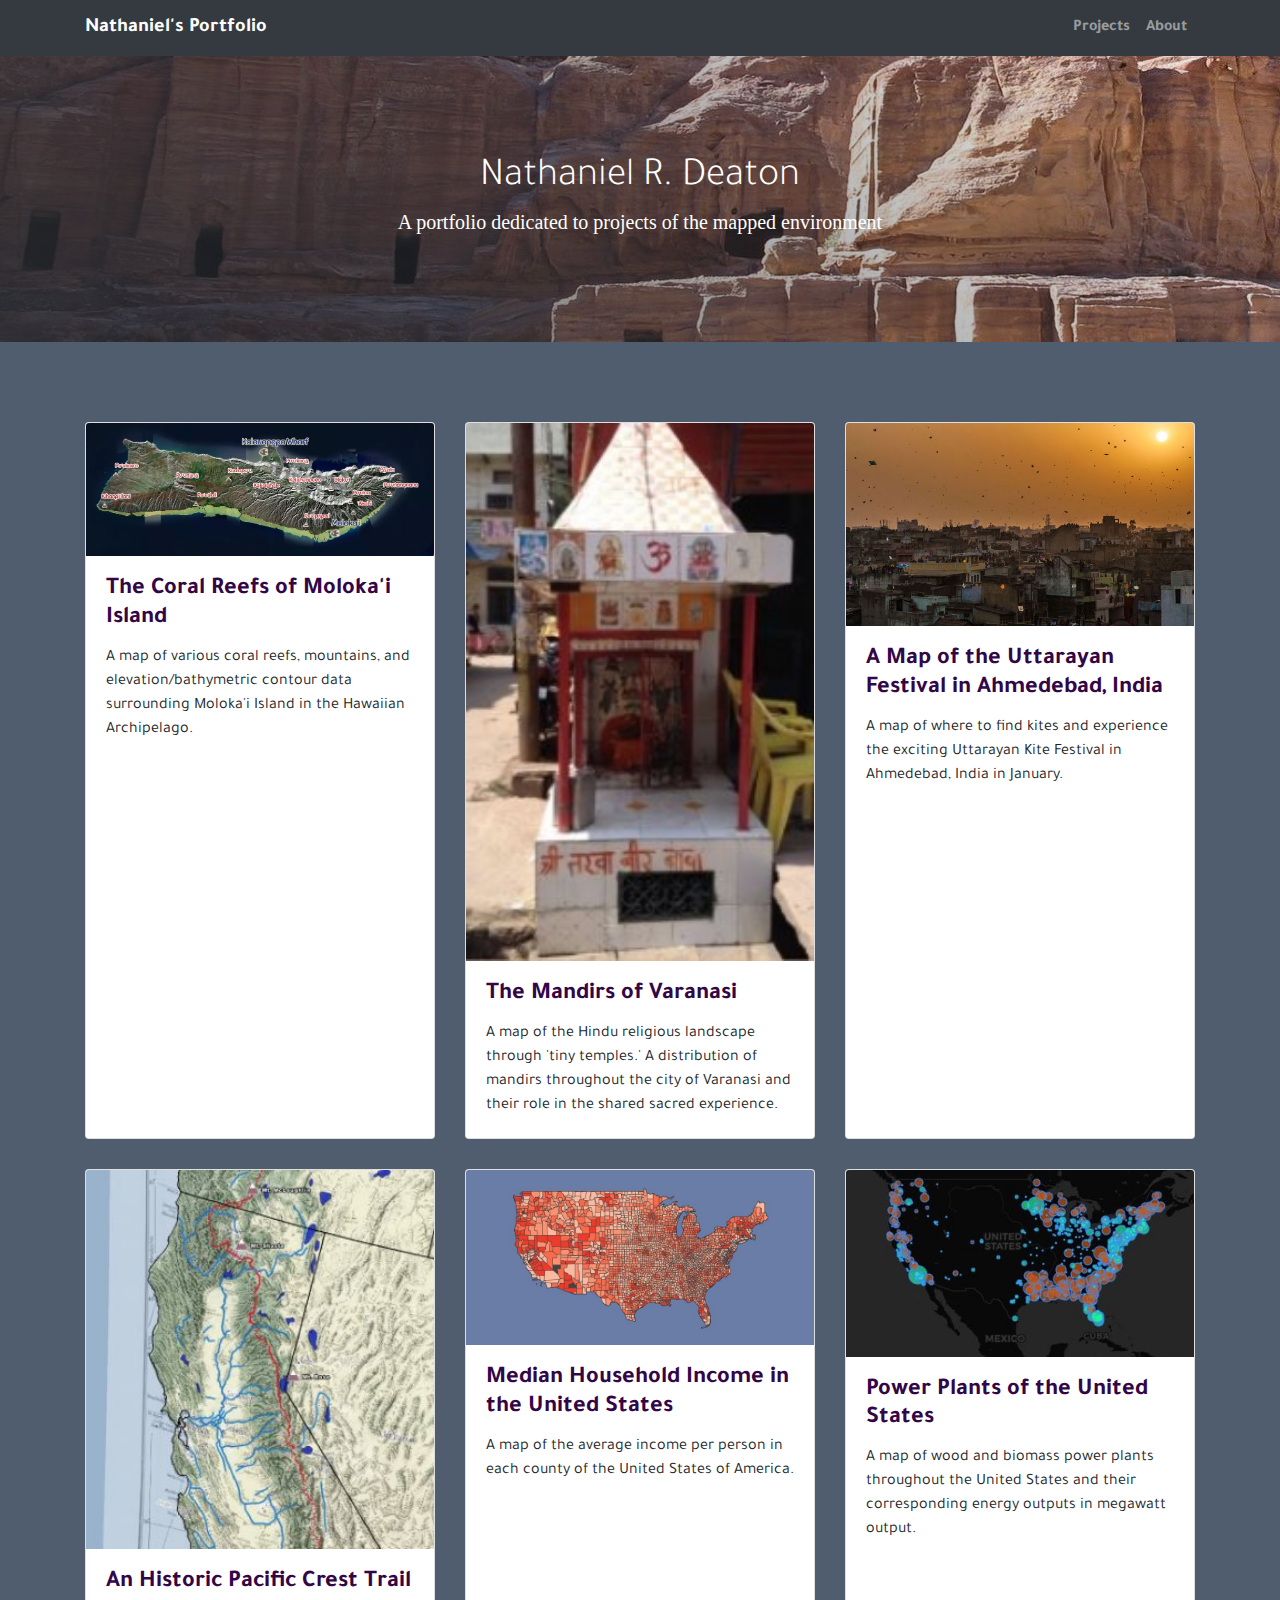
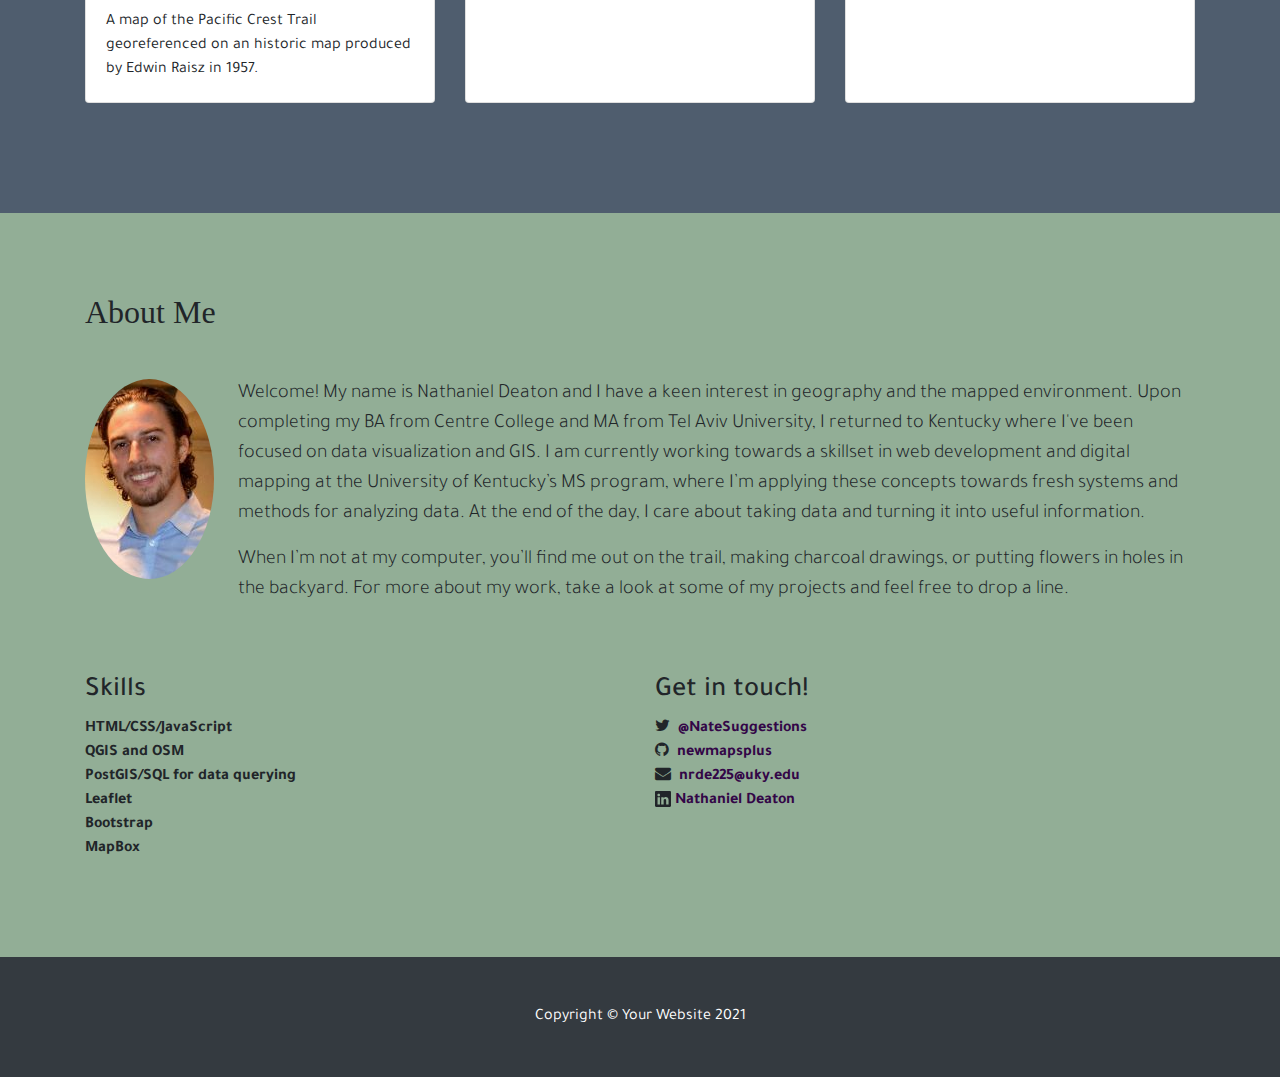
==== index.html @ e891dddb "Update index.html" ====
<!DOCTYPE html>
<html lang="en">

<head>

  <meta charset="utf-8">
  <meta name="viewport" content="width=device-width, initial-scale=1, shrink-to-fit=no">
  <meta name="description" content="">
  <meta name="author" content="">

  <title>Nathaniel's Portfolio</title>

  <!-- Bootstrap CSS -->
  <link href="vendor/bootstrap/css/bootstrap.min.css" rel="stylesheet">

  <!-- Font Awesome CSS from CDN -->
  <link href="https://maxcdn.bootstrapcdn.com/font-awesome/4.7.0/css/font-awesome.min.css" rel="stylesheet"
    integrity="sha384-wvfXpqpZZVQGK6TAh5PVlGOfQNHSoD2xbE+QkPxCAFlNEevoEH3Sl0sibVcOQVnN" crossorigin="anonymous">

  <!-- Google web font -->
  <link href="https://fonts.googleapis.com/css?family=Lato" rel="stylesheet">
  <link rel="preconnect" href="https://fonts.gstatic.com">
  <link href="https://fonts.googleapis.com/css2?family=Tajawal:wght@300&display=swap" rel="stylesheet">
  <link rel="preconnect" href="https://fonts.gstatic.com">
  <link href="https://fonts.googleapis.com/css2?family=Tajawal:wght@200;300&display=swap" rel="stylesheet">

  <!-- Custom styles for this template -->
  <link href="css/styles.css" rel="stylesheet">

</head>

<body id="page-top">

  <!-- Navigation -->
  <nav class="navbar navbar-expand-lg navbar-dark bg-dark fixed-top" id="mainNav">
    <div class="container">
      <a class="navbar-brand js-scroll-trigger" href="#page-top">Nathaniel's Portfolio</a>
      <button class="navbar-toggler" type="button" data-toggle="collapse" data-target="#navbarResponsive"
        aria-controls="navbarResponsive" aria-expanded="false" aria-label="Toggle navigation">
        <span class="navbar-toggler-icon"></span>
      </button>
      <div class="collapse navbar-collapse" id="navbarResponsive">
        <ul class="navbar-nav ml-auto">
          <li class="nav-item">
            <a class="nav-link js-scroll-trigger" href="#projects">Projects</a>
          </li>
          <li class="nav-item">
            <a class="nav-link js-scroll-trigger" href="#about">About</a>
          </li>
        </ul>
      </div>
    </div>
  </nav>

  <!-- Welcome Section -->
  <header class="text-white">
    <div class="container text-center">
      <h1>Nathaniel R. Deaton</h1>
      <h2 class="lead">A portfolio dedicated to projects of the mapped environment</h2>
    </div>
  </header>

  <!-- Projects Section -->
  <section id="projects" class="bg-light">
    <div class="container">
      <div class="row">
        <div class="col-lg-4 col-sm-6 portfolio-item">
          <div class="card h-100">
            <a href="https://realcaddish.github.io/molokaiReefs/"><img class="card-img-top" src="images/molokaimap.JPG"
                alt="molokai map image"></a>
            <div class="card-body">
              <h4 class="card-title">
                <a href="https://realcaddish.github.io/molokaiReefs/">The Coral Reefs of Moloka'i Island</a>
              </h4>
              <p class="card-text">A map of various coral reefs, mountains, and elevation/bathymetric contour data
                surrounding Moloka'i Island in the Hawaiian Archipelago.
              </p>
            </div>
          </div>
        </div>
        <div class="col-lg-4 col-sm-6 portfolio-item">
          <div class="card h-100">
            <a href="https://realcaddish.github.io/Mandirs-of-Varanasi/"><img class="card-img-top"
                src="images/mandir.JPG" alt="mandir image"></a>
            <div class="card-body">
              <h4 class="card-title">
                <a href="#">The Mandirs of Varanasi</a>
              </h4>
              <p class="card-text"> A map of the Hindu religious landscape through 'tiny temples.' A distribution of
                mandirs throughout the city of Varanasi and their role in the shared sacred experience.</p>
            </div>
          </div>
        </div>
        <div class="col-lg-4 col-sm-6 portfolio-item">
          <div class="card h-100">
            <a href="https://realcaddish.github.io/uttaryanfestival/"><img class="card-img-top"
                src="images/kitefestival.JPG" alt="kite festival image"></a>
            <div class="card-body">
              <h4 class="card-title">
                <a href="#">A Map of the Uttarayan Festival in Ahmedebad, India</a>
              </h4>
              <p class="card-text">A map of where to find kites and experience the exciting Uttarayan Kite Festival in
                Ahmedebad, India in January. </p>
            </div>
          </div>
        </div>
        <div class="col-lg-4 col-sm-6 portfolio-item">
          <div class="card h-100">
            <a href="https://realcaddish.github.io/pacificCrestTrail/"><img class="card-img-top"
                src="images/raisz map.JPG" alt="image of Pacific Crest Trail on Edwin Raisz Map"></a>
            <div class="card-body">
              <h4 class="card-title">
                <a href="#">An Historic Pacific Crest Trail</a>
              </h4>
              <p class="card-text"> A map of the Pacific Crest Trail georeferenced on an historic map produced by Edwin
                Raisz in 1957. </p>
            </div>
          </div>
        </div>
        <div class="col-lg-4 col-sm-6 portfolio-item">
          <div class="card h-100">
            <a href="https://realcaddish.github.io/medianUSincome/"><img class="card-img-top"
                src="images/medianIncome.JPG" alt=""></a>
            <div class="card-body">
              <h4 class="card-title">
                <a href="https://realcaddish.github.io/medianUSincome/">Median Household Income in the United States</a>
              </h4>
              <p class="card-text">A map of the average income per person in each county of the United States of
                America. </p>
            </div>
          </div>
        </div>
        <div class="col-lg-4 col-sm-6 portfolio-item">
          <div class="card h-100">
            <a href="https://realcaddish.github.io/powerplantsofus/"><img class="card-img-top"
                src="images/powerplants.JPG" alt="power plants of US image"></a>
            <div class="card-body">
              <h4 class="card-title">
                <a href="https://realcaddish.github.io/powerplantsofus/">Power Plants of the United States</a>
              </h4>
              <p class="card-text">A map of wood and biomass power plants throughout the United States and their corresponding energy outputs
                in megawatt output. 
              </p>
            </div>
          </div>
        </div>
      </div>
    </div>
  </section>

  <!-- About Section -->
  <section id="about">
    <div class="container">
      <div class="row">
        <div class="col-lg-12 mx-auto">
          <h2><strong>About Me</strong></h2>
          <div class='my-5 clearfix'>
            <div class="float-md-left mb-5 mr-md-4"><img class="rounded-circle img-fluid" src="images/headshot.jpg"
                alt="headshot"></div>
            <p class="lead">Welcome! My name is Nathaniel Deaton and I have a keen interest in
              geography and the mapped environment. Upon completing my BA from Centre College and MA from Tel Aviv
              University, I returned to Kentucky where I've been focused on data visualization and GIS.  I am currently working towards a skillset
              in web development and digital mapping at the University of Kentucky’s MS program, where I’m applying
              these concepts towards fresh systems and methods for analyzing data. At the end of the day, I care about taking data and turning it into useful information.
            </p>
            <p class="lead"> When I’m not at my computer, you’ll find me out on the trail, making charcoal drawings, or
              putting flowers in holes in the backyard. For more about my work, take a look at some of my projects and
              feel free to drop a line. </p>
          </div>
        </div>
      </div>
      <div class="row">
        <div class="col-md-6">
          <h3>Skills</h3>
          <dl>
            <dt>HTML/CSS/JavaScript</dt>
            <dt>QGIS and OSM</dt>
            <dt>PostGIS/SQL for data querying</dt>
            <dt>Leaflet</dt>
            <dt>Bootstrap</dt>
            <dt>MapBox</dt>
          </dl>
        </div>
        <div class="col-md-6">
          <h3>Get in touch!</h3>
          <ul class="list-unstyled">
            <li class=""><i class="fa fa-twitter mr-2"></i><a
                href="https://twitter.com/NateSuggestions">@NateSuggestions</a></li>
            <li class=" mr-2"><i class="fa fa-github mr-2"></i><a
                href="https://newmapsplus.as.uky.edu/users/nrde225">newmapsplus</a></li>
            <li class=""><i class="fa fa-envelope mr-2"></i><a href="https://www.linkedin.com/in/nathaniel-deaton-874529b6/">nrde225@uky.edu</a></li>
            <svg xmlns="http://www.w3.org/2000/svg" width="16" height="16" fill="currentColor" class="bi bi-linkedin"
              viewBox="0 0 16 16">
              <path
                d="M0 1.146C0 .513.526 0 1.175 0h13.65C15.474 0 16 .513 16 1.146v13.708c0 .633-.526 1.146-1.175 1.146H1.175C.526 16 0 15.487 0 14.854V1.146zm4.943 12.248V6.169H2.542v7.225h2.401zm-1.2-8.212c.837 0 1.358-.554 1.358-1.248-.015-.709-.52-1.248-1.342-1.248-.822 0-1.359.54-1.359 1.248 0 .694.521 1.248 1.327 1.248h.016zm4.908 8.212V9.359c0-.216.016-.432.08-.586.173-.431.568-.878 1.232-.878.869 0 1.216.662 1.216 1.634v3.865h2.401V9.25c0-2.22-1.184-3.252-2.764-3.252-1.274 0-1.845.7-2.165 1.193v.025h-.016a5.54 5.54 0 0 1 .016-.025V6.169h-2.4c.03.678 0 7.225 0 7.225h2.4z">
              </path>
            </svg>
            <a href="https://www.linkedin.com/in/nathaniel-deaton-874529b6/">Nathaniel Deaton</a>
          </ul>
        </div>
      </div>
    </div>
  </section>

  <!-- Footer -->
  <footer class="py-5 bg-dark">
    <div class="container">
      <p class="m-0 text-center text-white">Copyright &copy; Your Website 2021</p>
    </div>
  </footer>

  <!-- JQuery JavaScript -->
  <script src="vendor/jquery/jquery.min.js"></script>

  <!-- Bootstrap JavaScript -->
  <script src="vendor/bootstrap/js/bootstrap.bundle.min.js"></script>

  <!-- JavaScript Plugin -->
  <script src="vendor/jquery-easing/jquery.easing.min.js"></script>

  <!-- Custom JavaScript for this theme -->
  <script src="js/scrolling-nav.js"></script>

</body>

</html>
---- css/styles.css ----
/*!
 * Start Bootstrap - Heroic Features (https://startbootstrap.com/template-overviews/heroic-features)
 * Copyright 2013-2017 Start Bootstrap
 * Licensed under MIT (https://github.com/BlackrockDigital/startbootstrap-heroic-features/blob/master/LICENSE)
 */

body { 
  font-family: 'Tajawal', sans-serif;
  background-color: #92ae96;
  /* apply custom rules to the body here */
}
a {
  color: rgb(51, 6, 71);
  font-weight: bold; 
}
header {
  padding: 154px 0 100px;
  background-color: #133052;
  background: linear-gradient(45deg, rgba(39, 43, 48, 0.8) 0%, rgba(197, 209, 223, 0) 100%), url('../images/background3.jpg');
  width: auto;

}
.bg-light {
  background-color: #4f5d6e !important;
}

h1 {
  font-family: 'Tajawal', sans-serif;
  font-weight: 300;
}

h2 {
font-family: 'Tajawal, sans-serif';
  font-weight: 200;
}


img {
  vertical-align: middle;
  border-style: none;
  border-top-style: none;
  border-right-style: none;
  border-bottom-style: none;
  border-left-style: none;
}

.img-fluid {
  max-width: 100%;
  height: auto;
}

/* media query when the media is wider than 992px */
@media (mi n-width: 992px) {
  header {
    padding: 156px 0 100px;
  }
}

.portfolio-item {
  margin-bottom: 30px;
}

section {
  padding: 80px 0;
}
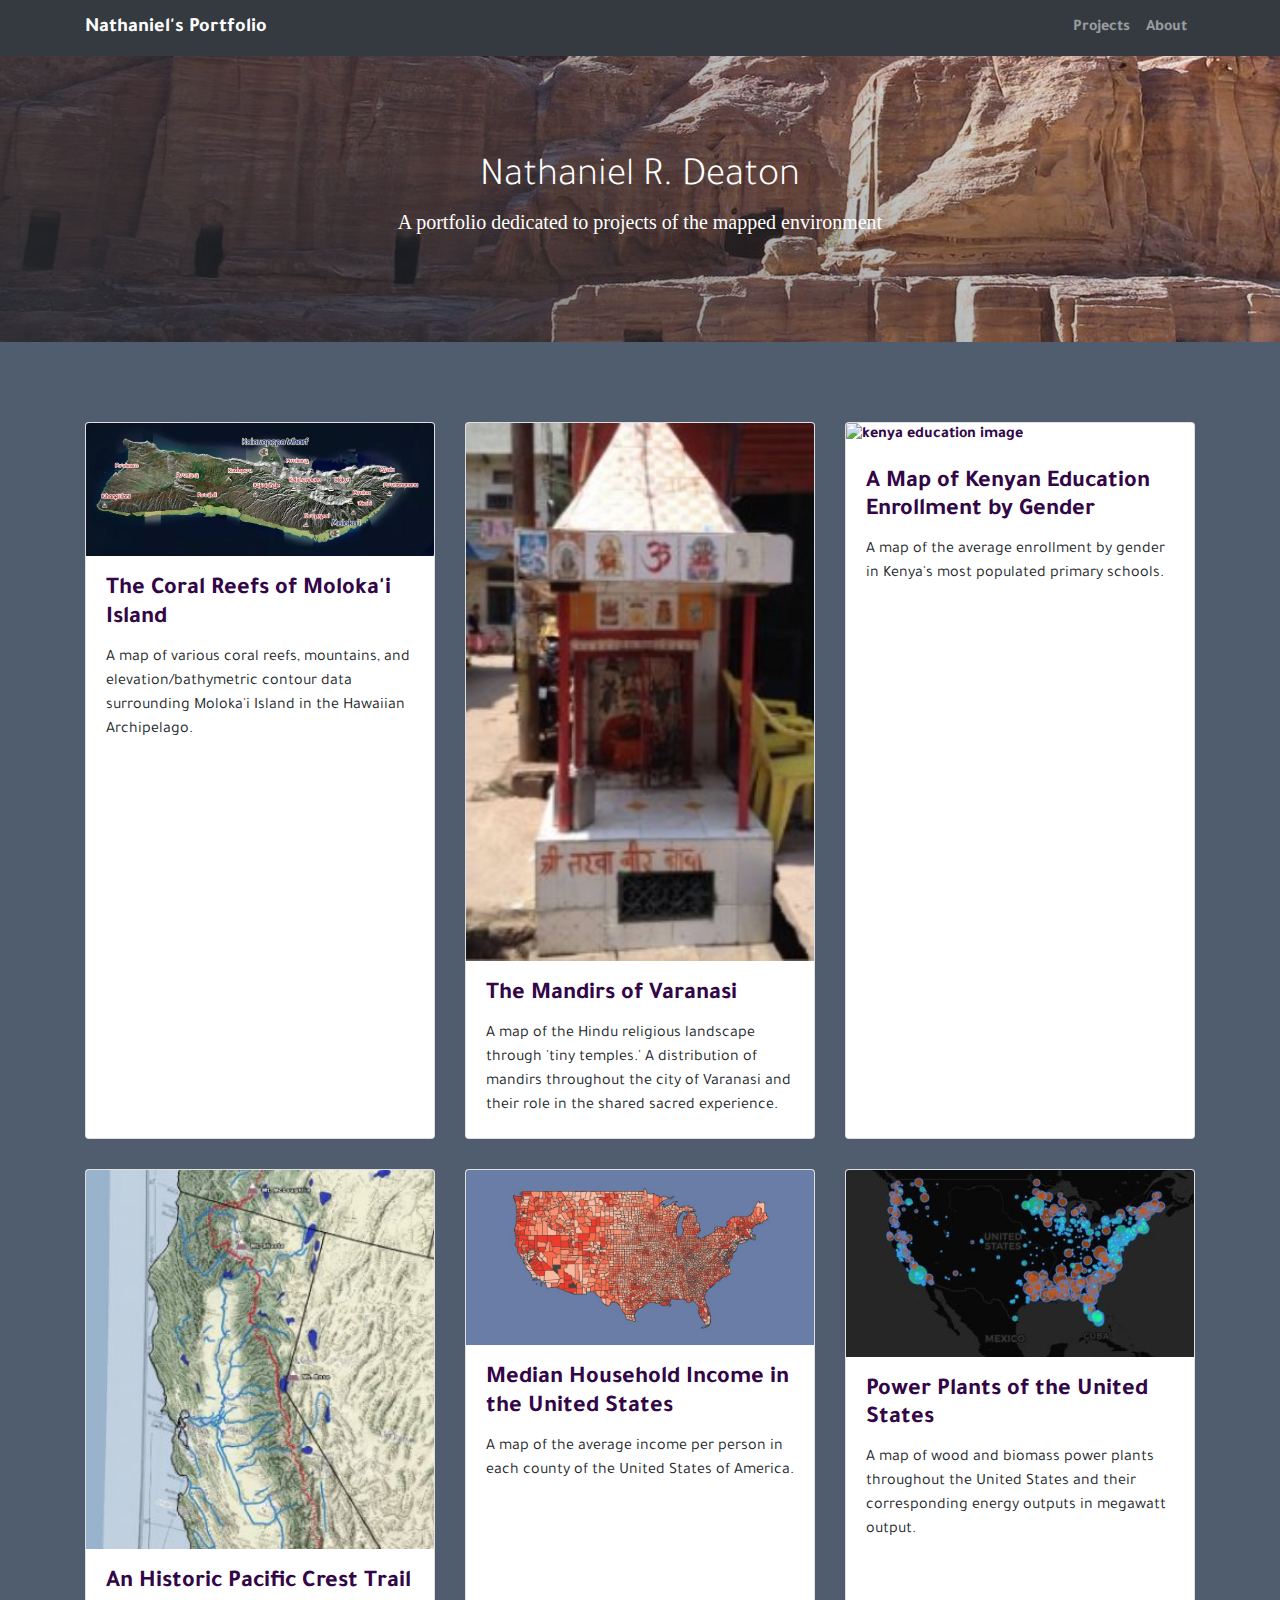
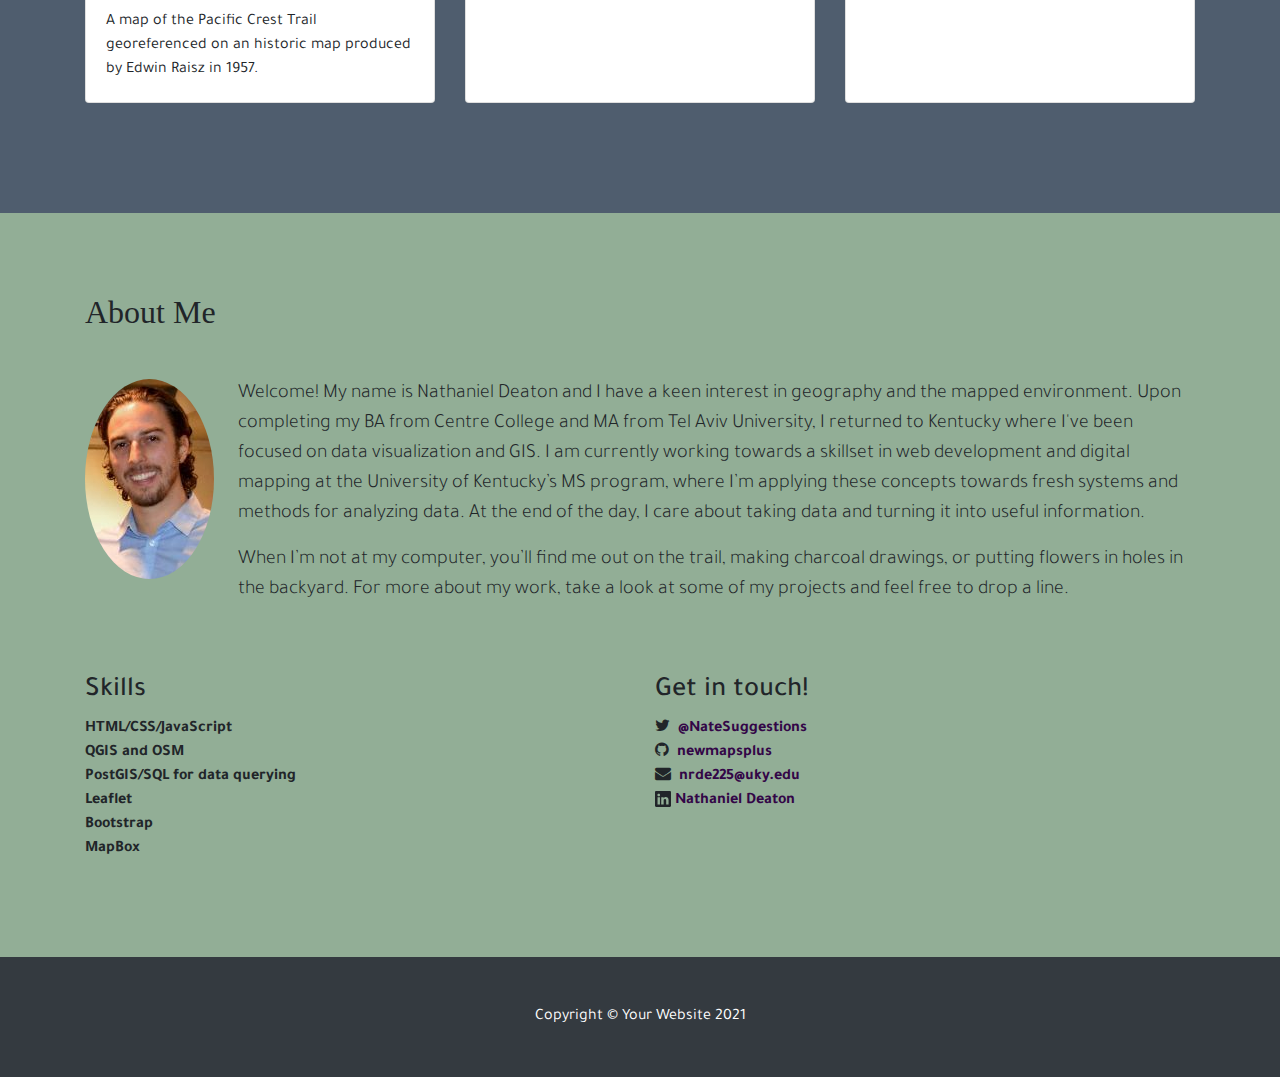
==== commit 2b280ca3: "Update index.html" ====
--- a/index.html
+++ b/index.html
@@ -93,14 +93,13 @@
         </div>
         <div class="col-lg-4 col-sm-6 portfolio-item">
           <div class="card h-100">
-            <a href="https://realcaddish.github.io/uttaryanfestival/"><img class="card-img-top"
-                src="images/kitefestival.JPG" alt="kite festival image"></a>
-            <div class="card-body">
-              <h4 class="card-title">
-                <a href="#">A Map of the Uttarayan Festival in Ahmedebad, India</a>
-              </h4>
-              <p class="card-text">A map of where to find kites and experience the exciting Uttarayan Kite Festival in
-                Ahmedebad, India in January. </p>
+            <a href="https://realcaddish.github.io/kenya-school-enrollment/"><img class="card-img-top"
+                src="images/kenyaeducation.jpg" alt="kenya education image"></a>
+            <div class="card-body">
+              <h4 class="card-title">
+                <a href="#">A Map of Kenyan Education Enrollment by Gender</a>
+              </h4>
+              <p class="card-text">A map of the average enrollment by gender in Kenya's most populated primary schools. </p>
             </div>
           </div>
         </div>
@@ -110,7 +109,7 @@
                 src="images/raisz map.JPG" alt="image of Pacific Crest Trail on Edwin Raisz Map"></a>
             <div class="card-body">
               <h4 class="card-title">
-                <a href="#">An Historic Pacific Crest Trail</a>
+                <a href="https://realcaddish.github.io/pacificCrestTrail">An Historic Pacific Crest Trail</a>
               </h4>
               <p class="card-text"> A map of the Pacific Crest Trail georeferenced on an historic map produced by Edwin
                 Raisz in 1957. </p>
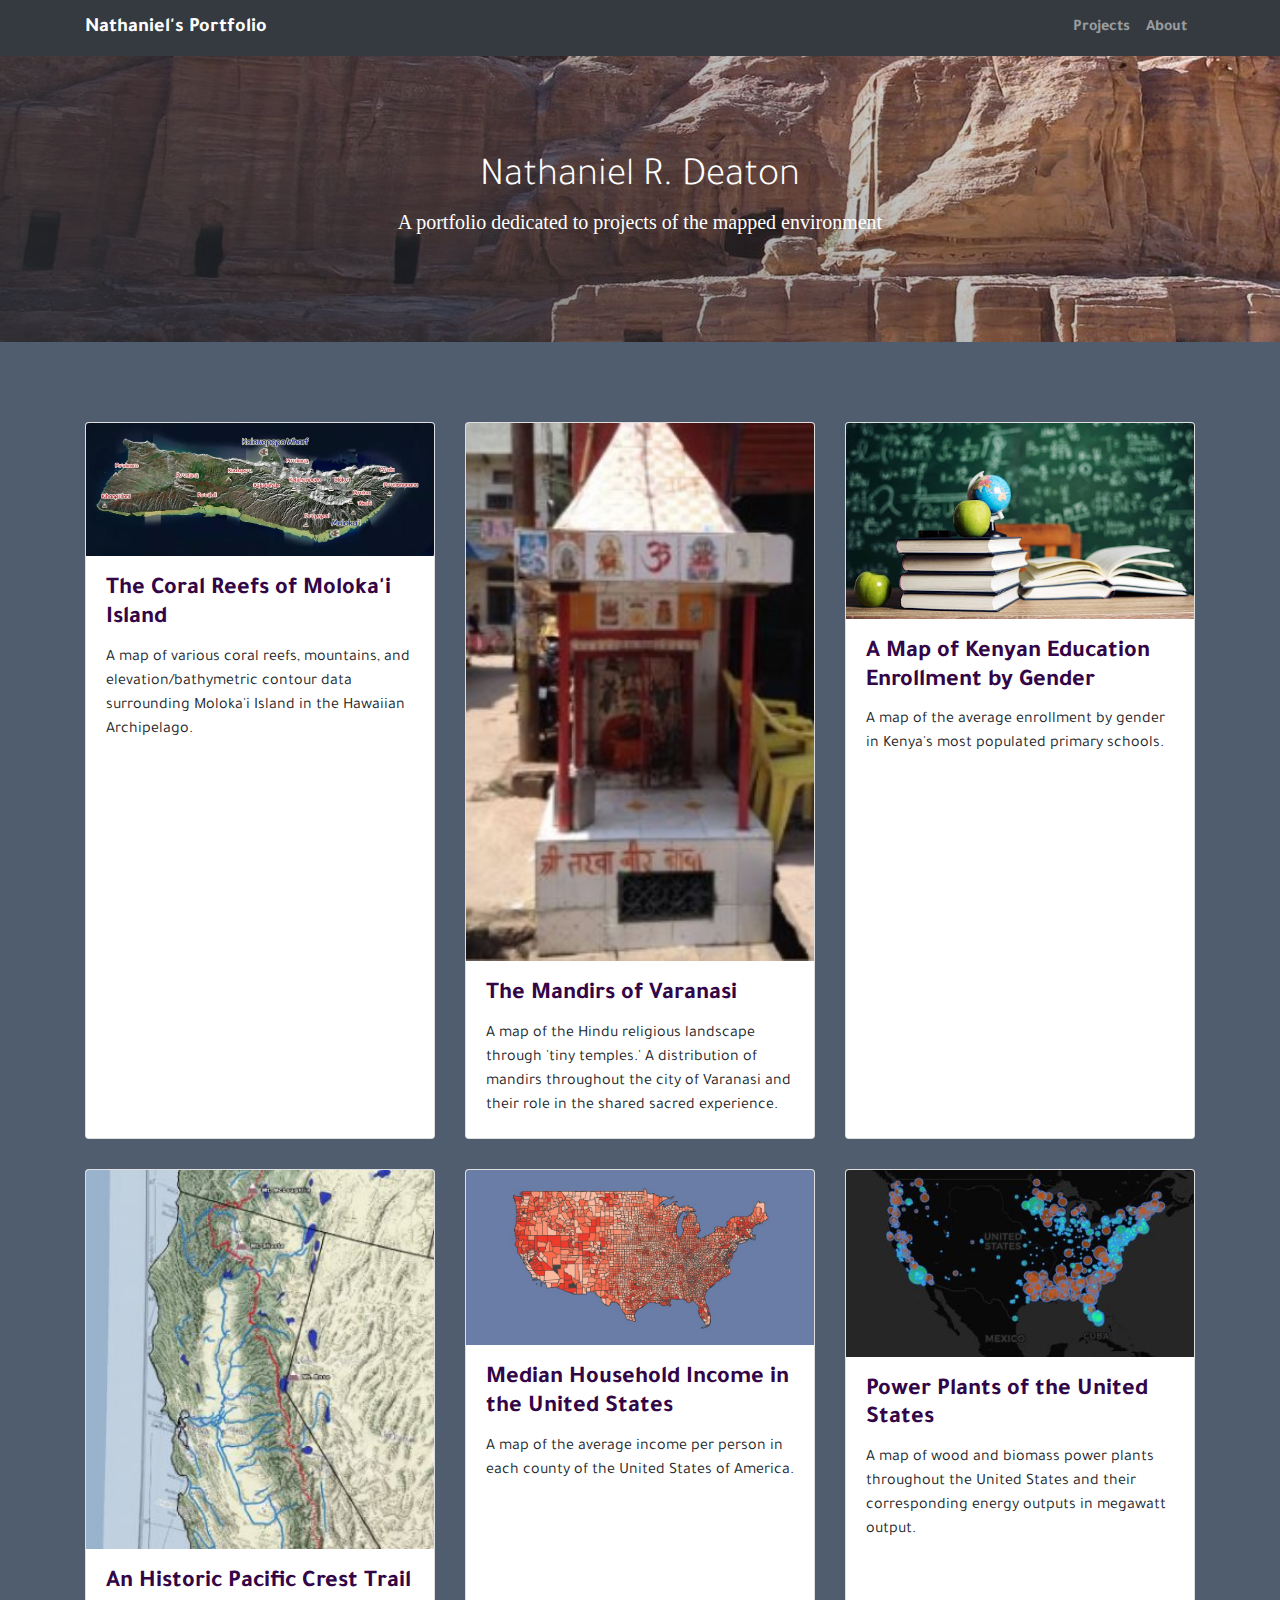
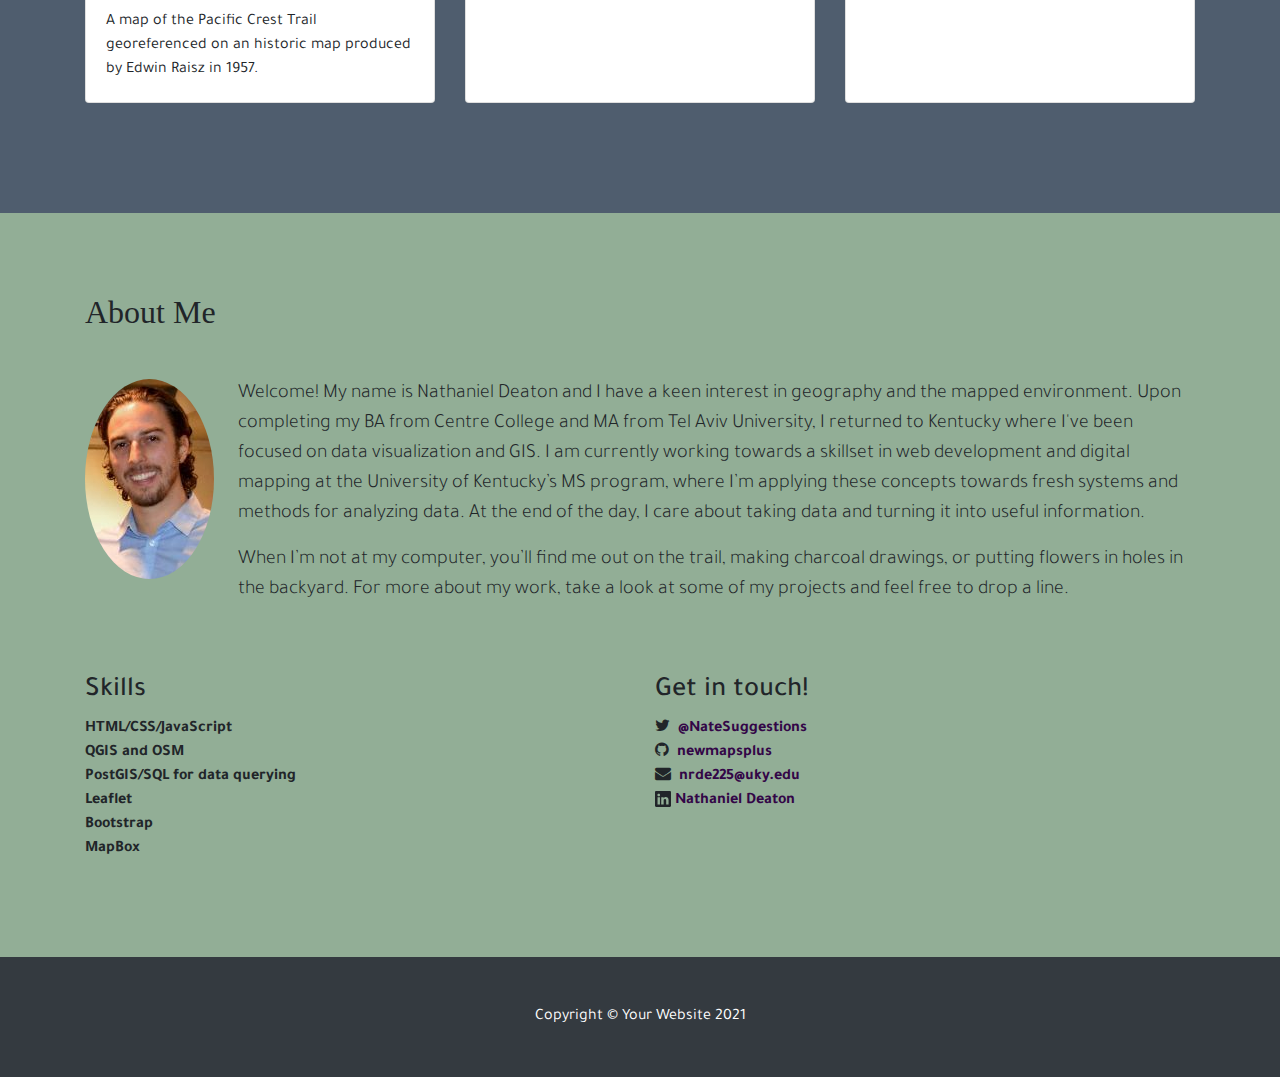
==== commit 7f09a145: "added kenya map" ====
--- a/index.html
+++ b/index.html
@@ -84,7 +84,7 @@
                 src="images/mandir.JPG" alt="mandir image"></a>
             <div class="card-body">
               <h4 class="card-title">
-                <a href="#">The Mandirs of Varanasi</a>
+                <a href="https://realcaddish.github.io/Mandirs-of-Varanasi/">The Mandirs of Varanasi</a>
               </h4>
               <p class="card-text"> A map of the Hindu religious landscape through 'tiny temples.' A distribution of
                 mandirs throughout the city of Varanasi and their role in the shared sacred experience.</p>
@@ -97,7 +97,7 @@
                 src="images/kenyaeducation.jpg" alt="kenya education image"></a>
             <div class="card-body">
               <h4 class="card-title">
-                <a href="#">A Map of Kenyan Education Enrollment by Gender</a>
+                <a href="https://realcaddish.github.io/kenya-school-enrollment/">A Map of Kenyan Education Enrollment by Gender</a>
               </h4>
               <p class="card-text">A map of the average enrollment by gender in Kenya's most populated primary schools. </p>
             </div>
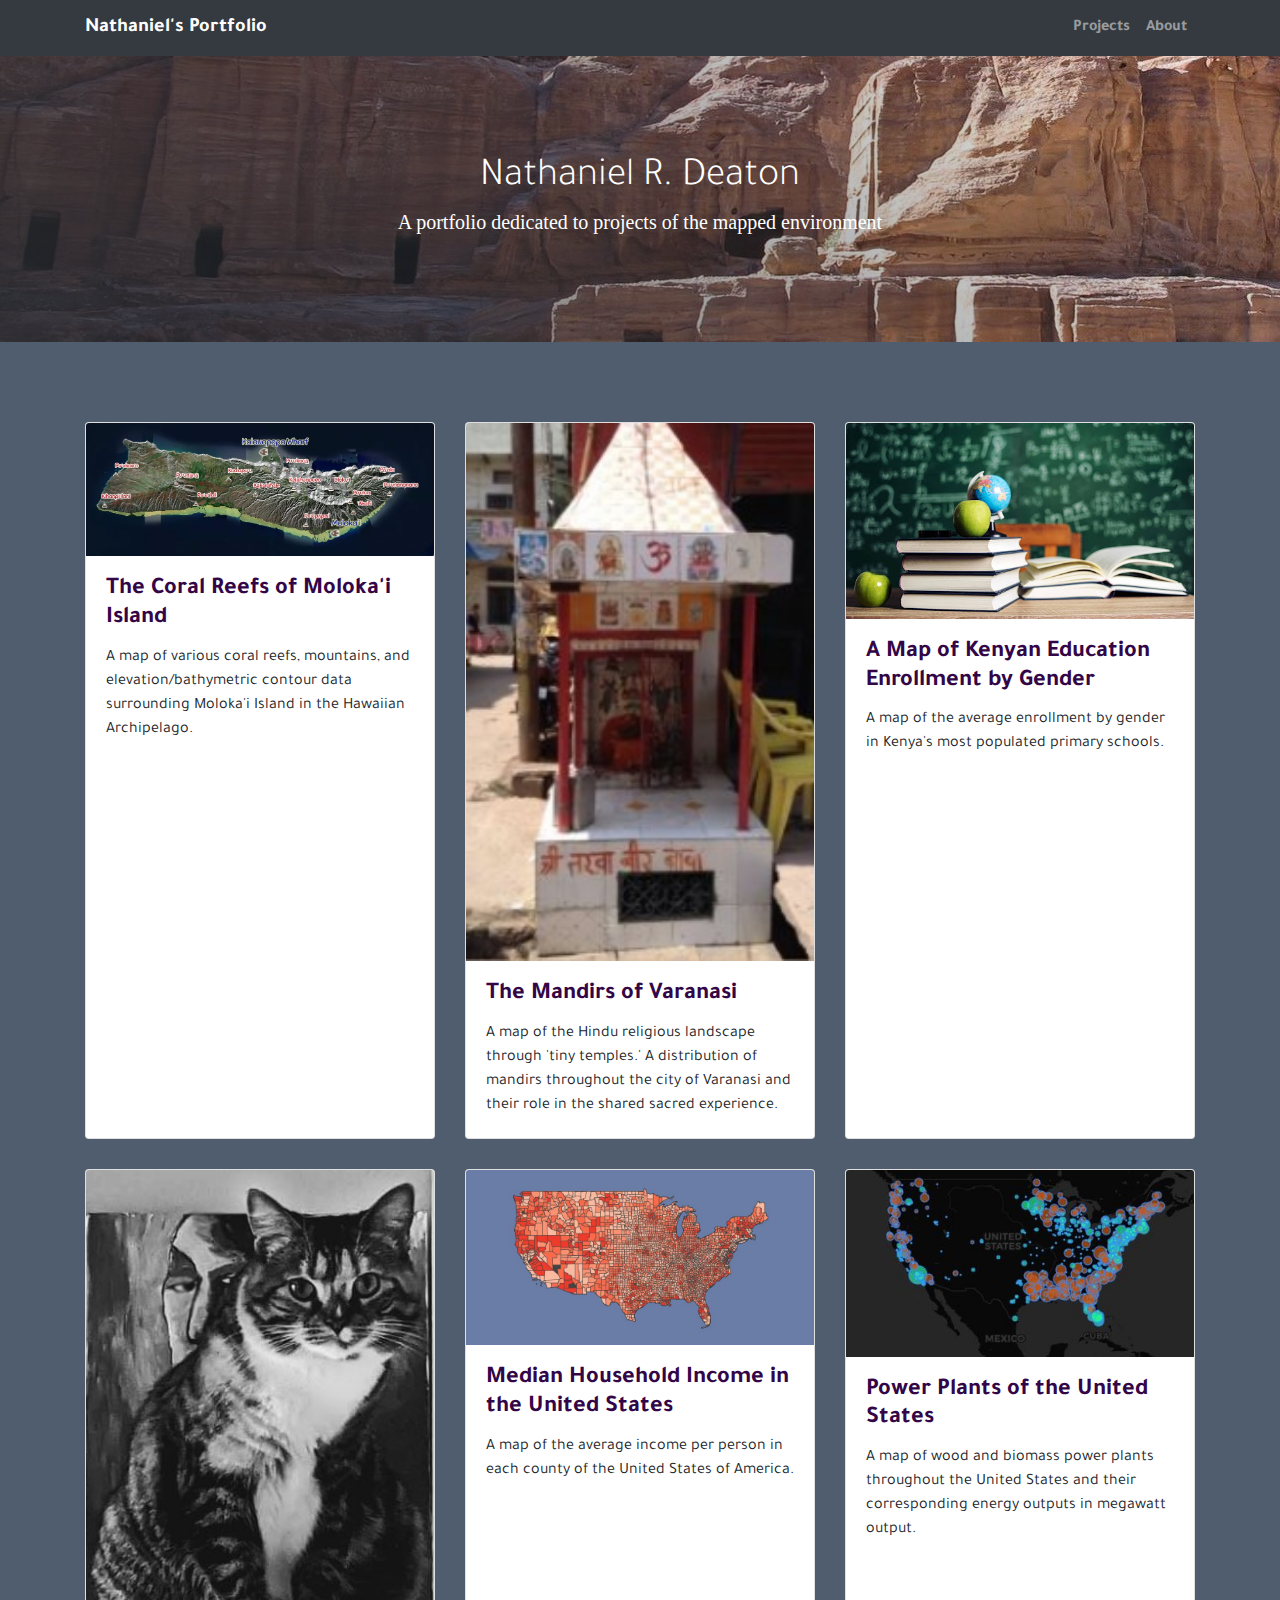
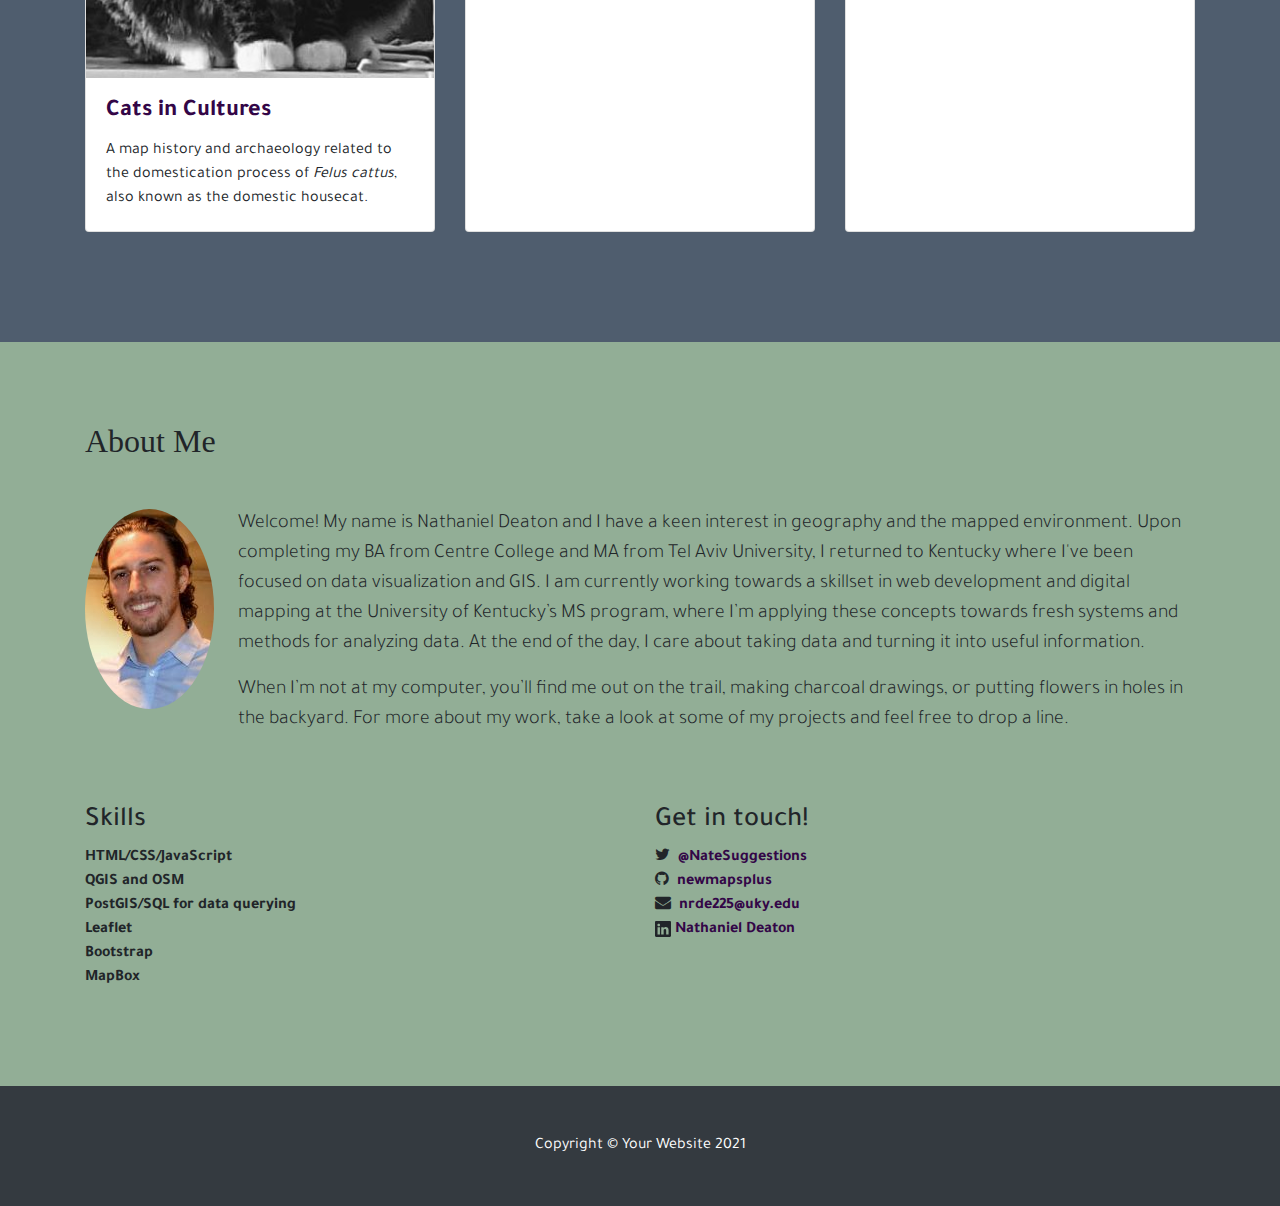
==== commit 8b31f7e5: "added Cats in Culture Project" ====
--- a/index.html
+++ b/index.html
@@ -105,14 +105,13 @@
         </div>
         <div class="col-lg-4 col-sm-6 portfolio-item">
           <div class="card h-100">
-            <a href="https://realcaddish.github.io/pacificCrestTrail/"><img class="card-img-top"
-                src="images/raisz map.JPG" alt="image of Pacific Crest Trail on Edwin Raisz Map"></a>
-            <div class="card-body">
-              <h4 class="card-title">
-                <a href="https://realcaddish.github.io/pacificCrestTrail">An Historic Pacific Crest Trail</a>
-              </h4>
-              <p class="card-text"> A map of the Pacific Crest Trail georeferenced on an historic map produced by Edwin
-                Raisz in 1957. </p>
+            <a href="https://realcaddish.github.io/cats-in-culture/"><img class="card-img-top"
+                src="images/caddish.jpg" alt="image of Caddish"></a>
+            <div class="card-body">
+              <h4 class="card-title">
+                <a href="https://realcaddish.github.io/cats-in-culture/">Cats in Cultures</a>
+              </h4>
+              <p class="card-text"> A map history and archaeology related to the domestication process of <i>Felus cattus</i>, also known as the domestic housecat. </p>
             </div>
           </div>
         </div>
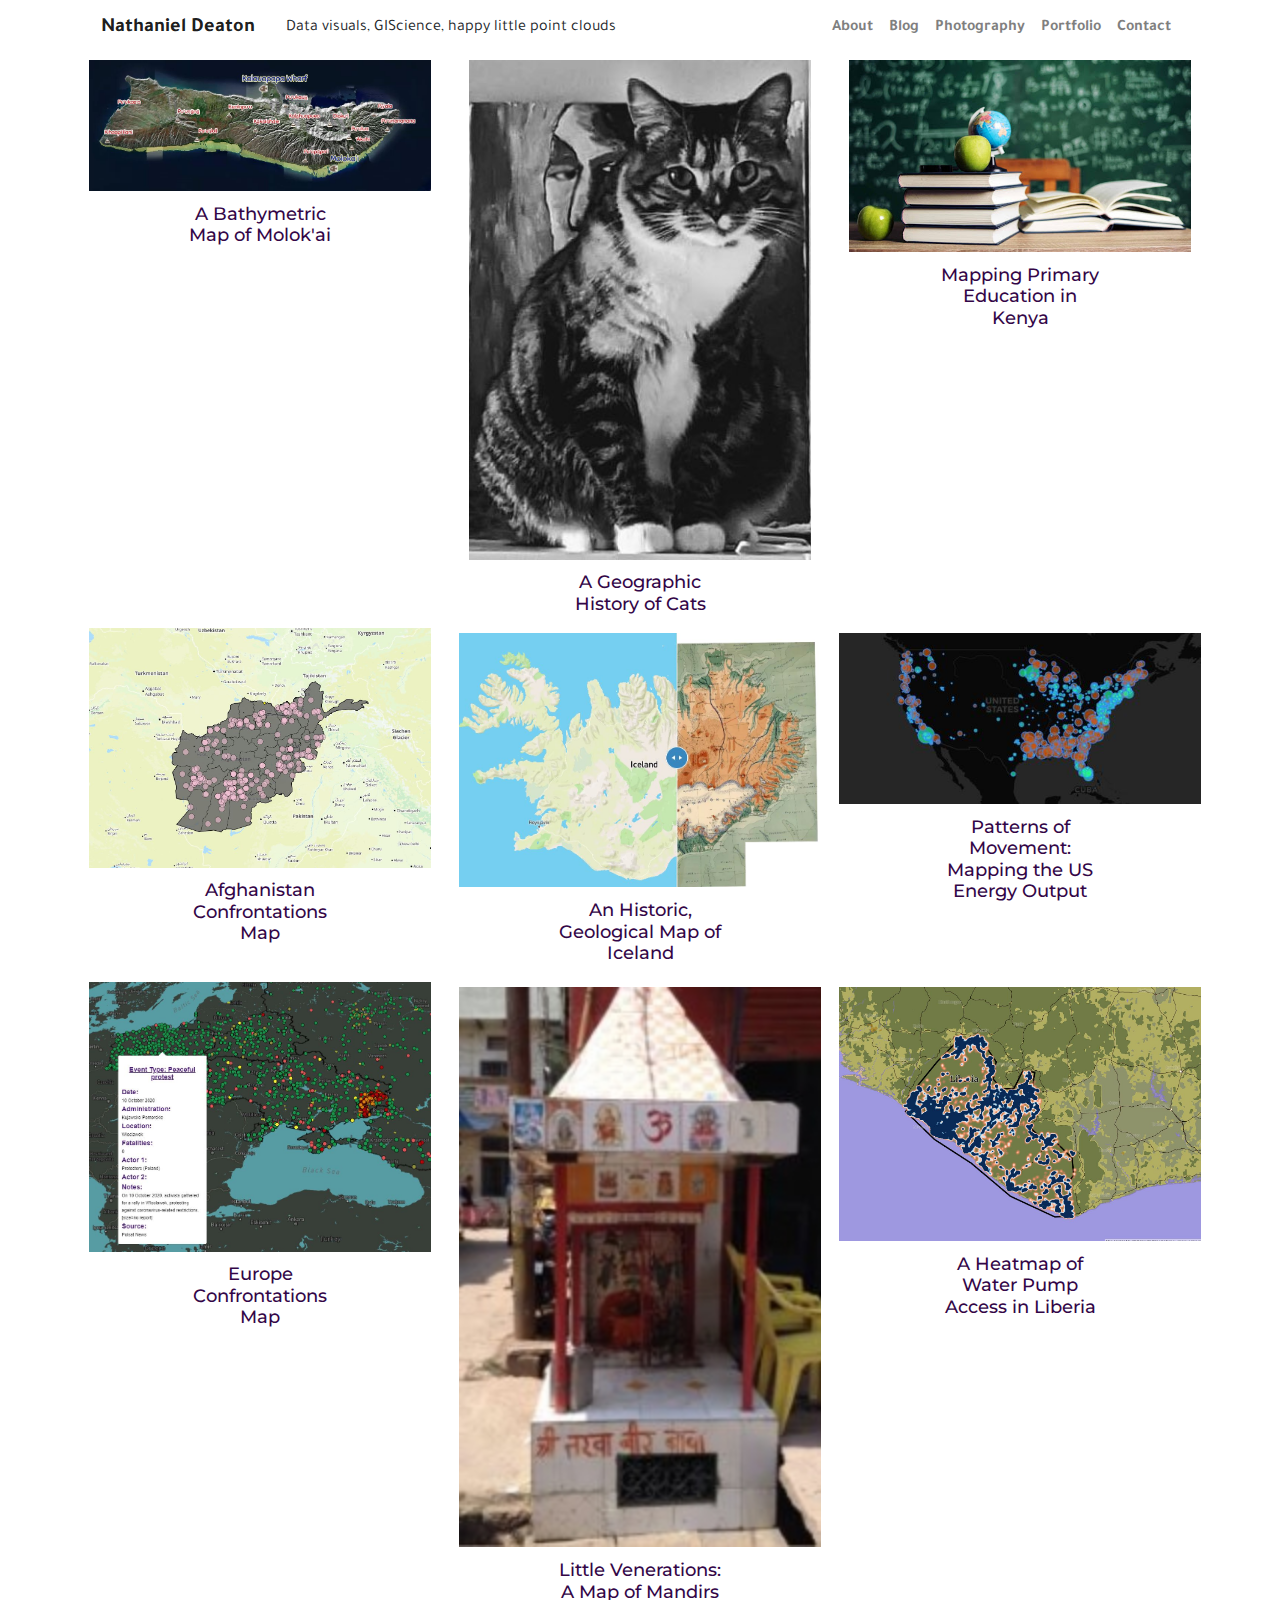
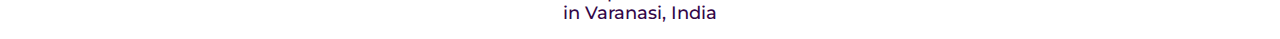
==== commit 45524268: "updating the aboutme.html, adding description, fixing paths to map links in gallery." ====
--- a/index.html
+++ b/index.html
@@ -8,7 +8,7 @@
   <meta name="description" content="">
   <meta name="author" content="">
 
-  <title>Nathaniel's Portfolio</title>
+  <title>Nathaniel Deaton</title>
 
   <!-- Bootstrap CSS -->
   <link href="vendor/bootstrap/css/bootstrap.min.css" rel="stylesheet">
@@ -17,208 +17,186 @@
   <link href="https://maxcdn.bootstrapcdn.com/font-awesome/4.7.0/css/font-awesome.min.css" rel="stylesheet"
     integrity="sha384-wvfXpqpZZVQGK6TAh5PVlGOfQNHSoD2xbE+QkPxCAFlNEevoEH3Sl0sibVcOQVnN" crossorigin="anonymous">
 
-  <!-- Google web font -->
+  <!-- Google web fonts -->
   <link href="https://fonts.googleapis.com/css?family=Lato" rel="stylesheet">
   <link rel="preconnect" href="https://fonts.gstatic.com">
   <link href="https://fonts.googleapis.com/css2?family=Tajawal:wght@300&display=swap" rel="stylesheet">
   <link rel="preconnect" href="https://fonts.gstatic.com">
   <link href="https://fonts.googleapis.com/css2?family=Tajawal:wght@200;300&display=swap" rel="stylesheet">
+  <link rel="preconnect" href="https://fonts.googleapis.com">
+  <link rel="preconnect" href="https://fonts.gstatic.com" crossorigin>
+  <link href="https://fonts.googleapis.com/css2?family=Montserrat:wght@300&display=swap" rel="stylesheet">
 
   <!-- Custom styles for this template -->
   <link href="css/styles.css" rel="stylesheet">
 
+  <!--Bootstrap JS-->
+  <script src="https://cdn.jsdelivr.net/npm/bootstrap@5.1.3/dist/js/bootstrap.bundle.min.js"
+    integrity="sha384-ka7Sk0Gln4gmtz2MlQnikT1wXgYsOg+OMhuP+IlRH9sENBO0LRn5q+8nbTov4+1p" crossorigin="anonymous">
+  </script>
+
 </head>
 
-<body id="page-top">
-
-  <!-- Navigation -->
-  <nav class="navbar navbar-expand-lg navbar-dark bg-dark fixed-top" id="mainNav">
-    <div class="container">
-      <a class="navbar-brand js-scroll-trigger" href="#page-top">Nathaniel's Portfolio</a>
-      <button class="navbar-toggler" type="button" data-toggle="collapse" data-target="#navbarResponsive"
-        aria-controls="navbarResponsive" aria-expanded="false" aria-label="Toggle navigation">
+<body>
+  <div class="container">
+    <nav class="navbar navbar-expand-md navbar-light">
+      <a href="index.html" class="navbar-brand">Nathaniel Deaton</a>
+      <div class="container">
+        Data visuals, GIScience, happy little point clouds
+      </div>
+      <button class="navbar-toggler" type="button" data-bs-toggle="collapse" data-bs-target="#toggleMobileMenu"
+        aria-controls="toggleMobileMenu" aria-expanded="false" aria-label="Toggle navigation">
         <span class="navbar-toggler-icon"></span>
       </button>
-      <div class="collapse navbar-collapse" id="navbarResponsive">
-        <ul class="navbar-nav ml-auto">
-          <li class="nav-item">
-            <a class="nav-link js-scroll-trigger" href="#projects">Projects</a>
-          </li>
-          <li class="nav-item">
-            <a class="nav-link js-scroll-trigger" href="#about">About</a>
+      <div class="collapse navbar-collapse" id="toggleMobileMenu">
+        <ul class="navbar-nav">
+          <li>
+            <a class="nav-link" href="aboutMe.html">About</a>
+          </li>
+          <li>
+            <a class="nav-link" href="#">Blog</a>
+          </li>
+          <li>
+            <a class="nav-link" href="#">Photography</a>
+          </li>
+          <li>
+            <a class="nav-link" href="index.html">Portfolio</a>
+          </li>
+          <li>
+            <a class="nav-link" href="#">Contact</a>
           </li>
         </ul>
       </div>
+
+    </nav>
+  </div>
+  <!-- <h3>data vizualization, web cartography => information </h3> -->
+
+  <div class="container">
+    <div class="row justify-content-center">
+
+      <!--First row of maps -->
+      <div class="col-sm-4">
+        <img class='img-responsive img-thumbnail' , src="images/molokaimap.JPG">
+        <a href="https://realcaddish.github.io/molokaiReefs/">
+          <h3 class="center">A Bathymetric Map of Molok'ai</h3>
+        </a>
+      </div>
+
+      <div class="col-sm-4">
+        <img class="img-thumbnail" , src="images/caddish.jpg">
+        <a href="https://realcaddish.github.io/cats-in-culture/">
+          <h3 class="center">A Geographic History of Cats</h3>
+        </a>
+      </div>
+
+      <div class="col-sm-4">
+        <img class="img-thumbnail" , src="images/kenyaeducation.jpg">
+        <a href="https://realcaddish.github.io/kenya-school-enrollment/">
+          <h3 class="center"> Mapping Primary Education in Kenya</h3>
+        </a>
+      </div>
+
     </div>
-  </nav>
-
-  <!-- Welcome Section -->
-  <header class="text-white">
-    <div class="container text-center">
-      <h1>Nathaniel R. Deaton</h1>
-      <h2 class="lead">A portfolio dedicated to projects of the mapped environment</h2>
+
+    <!--Second Row of Maps-->
+    <div class="row">
+      <div class="col-sm-4">
+        <img class='img-responsive img-thumbnail' , src="images/afghanConflicts.JPG">
+        <a href='https://realcaddish.github.io/AfghanConflicts/'>
+          <h3 class="center">Afghanistan Confrontations Map</h3>
+        </a>
+      </div>
+
+      <div class="col-sm-4 center">
+        <img class="img-thumbnail" , src="images//icelandHistoric.JPG">
+        <a href='https://realcaddish.github.io/iceland_historic_map/'>
+          <h3 class="center">An Historic, Geological Map of Iceland</h3>
+        </a>
+      </div>
+
+      <div class="col-sm-4 center">
+        <img class="img-thumbnail" , src="images/USEnergy.JPG">
+        <a href="https://realcaddish.github.io/powerplantsofus/">
+          <h3 class="center"> Patterns of Movement: Mapping the US Energy Output</h3>
+        </a>
+      </div>
     </div>
-  </header>
-
-  <!-- Projects Section -->
-  <section id="projects" class="bg-light">
-    <div class="container">
-      <div class="row">
-        <div class="col-lg-4 col-sm-6 portfolio-item">
-          <div class="card h-100">
-            <a href="https://realcaddish.github.io/molokaiReefs/"><img class="card-img-top" src="images/molokaimap.JPG"
-                alt="molokai map image"></a>
-            <div class="card-body">
-              <h4 class="card-title">
-                <a href="https://realcaddish.github.io/molokaiReefs/">The Coral Reefs of Moloka'i Island</a>
-              </h4>
-              <p class="card-text">A map of various coral reefs, mountains, and elevation/bathymetric contour data
-                surrounding Moloka'i Island in the Hawaiian Archipelago.
-              </p>
-            </div>
-          </div>
-        </div>
-        <div class="col-lg-4 col-sm-6 portfolio-item">
-          <div class="card h-100">
-            <a href="https://realcaddish.github.io/Mandirs-of-Varanasi/"><img class="card-img-top"
-                src="images/mandir.JPG" alt="mandir image"></a>
-            <div class="card-body">
-              <h4 class="card-title">
-                <a href="https://realcaddish.github.io/Mandirs-of-Varanasi/">The Mandirs of Varanasi</a>
-              </h4>
-              <p class="card-text"> A map of the Hindu religious landscape through 'tiny temples.' A distribution of
-                mandirs throughout the city of Varanasi and their role in the shared sacred experience.</p>
-            </div>
-          </div>
-        </div>
-        <div class="col-lg-4 col-sm-6 portfolio-item">
-          <div class="card h-100">
-            <a href="https://realcaddish.github.io/kenya-school-enrollment/"><img class="card-img-top"
-                src="images/kenyaeducation.jpg" alt="kenya education image"></a>
-            <div class="card-body">
-              <h4 class="card-title">
-                <a href="https://realcaddish.github.io/kenya-school-enrollment/">A Map of Kenyan Education Enrollment by Gender</a>
-              </h4>
-              <p class="card-text">A map of the average enrollment by gender in Kenya's most populated primary schools. </p>
-            </div>
-          </div>
-        </div>
-        <div class="col-lg-4 col-sm-6 portfolio-item">
-          <div class="card h-100">
-            <a href="https://realcaddish.github.io/cats-in-culture/"><img class="card-img-top"
-                src="images/caddish.jpg" alt="image of Caddish"></a>
-            <div class="card-body">
-              <h4 class="card-title">
-                <a href="https://realcaddish.github.io/cats-in-culture/">Cats in Cultures</a>
-              </h4>
-              <p class="card-text"> A map history and archaeology related to the domestication process of <i>Felus cattus</i>, also known as the domestic housecat. </p>
-            </div>
-          </div>
-        </div>
-        <div class="col-lg-4 col-sm-6 portfolio-item">
-          <div class="card h-100">
-            <a href="https://realcaddish.github.io/medianUSincome/"><img class="card-img-top"
-                src="images/medianIncome.JPG" alt=""></a>
-            <div class="card-body">
-              <h4 class="card-title">
-                <a href="https://realcaddish.github.io/medianUSincome/">Median Household Income in the United States</a>
-              </h4>
-              <p class="card-text">A map of the average income per person in each county of the United States of
-                America. </p>
-            </div>
-          </div>
-        </div>
-        <div class="col-lg-4 col-sm-6 portfolio-item">
-          <div class="card h-100">
-            <a href="https://realcaddish.github.io/powerplantsofus/"><img class="card-img-top"
-                src="images/powerplants.JPG" alt="power plants of US image"></a>
-            <div class="card-body">
-              <h4 class="card-title">
-                <a href="https://realcaddish.github.io/powerplantsofus/">Power Plants of the United States</a>
-              </h4>
-              <p class="card-text">A map of wood and biomass power plants throughout the United States and their corresponding energy outputs
-                in megawatt output. 
-              </p>
-            </div>
-          </div>
-        </div>
+
+    <!--Third Row of Maps-->
+    <div class="row">
+      <div class="col-sm-4">
+        <img class='img-responsive img-thumbnail' , src="images/UkraineMap.JPG">
+        <a href='https://europeconflictsmap.surge.sh/'>
+          <h3 class="center">Europe Confrontations Map</h3>
+        </a>
+      </div>
+
+      <div class="col-sm-4 center">
+        <img class="img-thumbnail" , src="images/mandir.JPG">
+        <a href='https://realcaddish.github.io/Mandirs-of-Varanasi/'>
+          <h3 class="center">Little Venerations: A Map of Mandirs in Varanasi, India</h3>
+        </a>
+      </div>
+
+      <div class="col-sm-4 center">
+        <img class="img-thumbnail" , src="images/LiberiaWater.JPG">
+        <a href="https://realcaddish.github.io/liberian_water_access/">
+          <h3 class="center">A Heatmap of Water Pump Access in Liberia</h3>
+        </a>
+
       </div>
     </div>
-  </section>
-
-  <!-- About Section -->
-  <section id="about">
-    <div class="container">
-      <div class="row">
-        <div class="col-lg-12 mx-auto">
-          <h2><strong>About Me</strong></h2>
-          <div class='my-5 clearfix'>
-            <div class="float-md-left mb-5 mr-md-4"><img class="rounded-circle img-fluid" src="images/headshot.jpg"
-                alt="headshot"></div>
-            <p class="lead">Welcome! My name is Nathaniel Deaton and I have a keen interest in
-              geography and the mapped environment. Upon completing my BA from Centre College and MA from Tel Aviv
-              University, I returned to Kentucky where I've been focused on data visualization and GIS.  I am currently working towards a skillset
-              in web development and digital mapping at the University of Kentucky’s MS program, where I’m applying
-              these concepts towards fresh systems and methods for analyzing data. At the end of the day, I care about taking data and turning it into useful information.
-            </p>
-            <p class="lead"> When I’m not at my computer, you’ll find me out on the trail, making charcoal drawings, or
-              putting flowers in holes in the backyard. For more about my work, take a look at some of my projects and
-              feel free to drop a line. </p>
-          </div>
-        </div>
-      </div>
-      <div class="row">
-        <div class="col-md-6">
-          <h3>Skills</h3>
-          <dl>
-            <dt>HTML/CSS/JavaScript</dt>
-            <dt>QGIS and OSM</dt>
-            <dt>PostGIS/SQL for data querying</dt>
-            <dt>Leaflet</dt>
-            <dt>Bootstrap</dt>
-            <dt>MapBox</dt>
-          </dl>
-        </div>
-        <div class="col-md-6">
-          <h3>Get in touch!</h3>
-          <ul class="list-unstyled">
-            <li class=""><i class="fa fa-twitter mr-2"></i><a
-                href="https://twitter.com/NateSuggestions">@NateSuggestions</a></li>
-            <li class=" mr-2"><i class="fa fa-github mr-2"></i><a
-                href="https://newmapsplus.as.uky.edu/users/nrde225">newmapsplus</a></li>
-            <li class=""><i class="fa fa-envelope mr-2"></i><a href="https://www.linkedin.com/in/nathaniel-deaton-874529b6/">nrde225@uky.edu</a></li>
-            <svg xmlns="http://www.w3.org/2000/svg" width="16" height="16" fill="currentColor" class="bi bi-linkedin"
-              viewBox="0 0 16 16">
-              <path
-                d="M0 1.146C0 .513.526 0 1.175 0h13.65C15.474 0 16 .513 16 1.146v13.708c0 .633-.526 1.146-1.175 1.146H1.175C.526 16 0 15.487 0 14.854V1.146zm4.943 12.248V6.169H2.542v7.225h2.401zm-1.2-8.212c.837 0 1.358-.554 1.358-1.248-.015-.709-.52-1.248-1.342-1.248-.822 0-1.359.54-1.359 1.248 0 .694.521 1.248 1.327 1.248h.016zm4.908 8.212V9.359c0-.216.016-.432.08-.586.173-.431.568-.878 1.232-.878.869 0 1.216.662 1.216 1.634v3.865h2.401V9.25c0-2.22-1.184-3.252-2.764-3.252-1.274 0-1.845.7-2.165 1.193v.025h-.016a5.54 5.54 0 0 1 .016-.025V6.169h-2.4c.03.678 0 7.225 0 7.225h2.4z">
-              </path>
-            </svg>
-            <a href="https://www.linkedin.com/in/nathaniel-deaton-874529b6/">Nathaniel Deaton</a>
-          </ul>
-        </div>
-      </div>
-    </div>
-  </section>
-
-  <!-- Footer -->
-  <footer class="py-5 bg-dark">
-    <div class="container">
-      <p class="m-0 text-center text-white">Copyright &copy; Your Website 2021</p>
-    </div>
-  </footer>
-
-  <!-- JQuery JavaScript -->
-  <script src="vendor/jquery/jquery.min.js"></script>
-
-  <!-- Bootstrap JavaScript -->
-  <script src="vendor/bootstrap/js/bootstrap.bundle.min.js"></script>
-
-  <!-- JavaScript Plugin -->
-  <script src="vendor/jquery-easing/jquery.easing.min.js"></script>
-
-  <!-- Custom JavaScript for this theme -->
-  <script src="js/scrolling-nav.js"></script>
-
-</body>
-
-</html>
+    <!-- <div class="row">
+      <div class="col-sm-4 left">
+        <img class='img-fluid' , src='images/medianIncome.JPG'>
+
+        One of three columns
+      </div>
+      <div class="col-sm-4 center">
+        <img class='img-fluid' , src='images/mandir.JPG'>
+
+        One of three columns
+      </div>
+      <div class="col-sm-4 right">
+        <img class='img-fluid' , src="images/kitefestival.JPG" One of three columns>
+      </div>
+    </div> -->
+  </div>
+  <!-- 
+        <h2>
+          <a href="https://realcaddish.github.io/cats-in-culture/">Cats in Cultures: A Data Visualization of Cats in
+            Space and Time</a>
+        </h2>
+        <p> A map chronicling the historic traces of the modern <i>felus domesticus</i> through the map.</p>
+        <a href="https://realcaddish.github.io/cats-in-culture/"><img class="img-responsive" , src="images/caddish.jpg"
+            alt="image of Caddish"></a>
+
+        <h2>
+          <a href="https://realcaddish.github.io/molokaiReefs/">The Coral Reefs of Moloka'i Island</a></h2>
+        <p>
+          A bathymetric map of the coastal areas surrounding this beatuiful island in the Hawaiian Archipeligo.
+        </p>
+        <a href="https://realcaddish.github.io/molokaiReefs/"><img class="img-responsive" src="images/molokaimap.JPG"
+            alt="molokai map image"></a>
+
+        <p>
+          Arcu bibendum at varius vel pharetra vel turpis nunc eget. Ut etiam sit amet nisl purus in. Pellentesque
+          habitant morbi tristique senectus et netus et malesuada. Nunc consequat interdum varius sit amet. Sit amet
+          mattis vulputate enim nulla aliquet porttitor lacus luctus. At tempor commodo ullamcorper a lacus. Massa sed
+          elementum tempus egestas sed sed risus. Lectus quam id leo in. Mauris pharetra et ultrices neque ornare aenean
+          euismod elementum. Ipsum nunc aliquet bibendum enim. Scelerisque purus semper eget duis at tellus at urna
+          condimentum. Facilisi etiam dignissim diam quis enim lobortis. Tortor consequat id porta nibh venenatis cras
+          sed
+          felis. Ut enim blandit volutpat maecenas volutpat blandit aliquam etiam erat. Et netus et malesuada fames ac
+          turpis egestas. Malesuada pellentesque elit eget gravida cum sociis. Auctor neque vitae tempus quam
+          pellentesque
+          nec.
+        </p>
+      </div>
+      <div class="col-4">
+        Portfolio | Blog | About Me | Contact
+      </div>
+    </div> -->
+
+</body>--- a/css/styles.css
+++ b/css/styles.css
@@ -4,62 +4,150 @@
  * Licensed under MIT (https://github.com/BlackrockDigital/startbootstrap-heroic-features/blob/master/LICENSE)
  */
 
-body { 
+body {
   font-family: 'Tajawal', sans-serif;
-  background-color: #92ae96;
+  background-color: #ffffff;
   /* apply custom rules to the body here */
 }
+
 a {
   color: rgb(51, 6, 71);
-  font-weight: bold; 
+  font-weight: bold;
+  text-align: center;
 }
+
+p {
+  font-family: 'Rubik', sans-serif;
+  color: rgb(99, 30, 30);
+  background-color: #ffffff;
+  text-align: left;
+  font-size: larger;
+  margin: 5%;
+  font-weight: lighter;
+  text-indent: 10px;
+
+}
+
+.menu-bar {
+  font-family: 'Tajawal', sans-serif;
+  background-color: #ffffff;
+  text-align: right;
+  padding: 1%;
+}
+
 header {
-  padding: 154px 0 100px;
-  background-color: #133052;
+  padding: 20px 0 200px;
+  background-color: #dcdee0;
   background: linear-gradient(45deg, rgba(39, 43, 48, 0.8) 0%, rgba(197, 209, 223, 0) 100%), url('../images/background3.jpg');
   width: auto;
 
 }
+
 .bg-light {
-  background-color: #4f5d6e !important;
+  background-color: #5b7896 !important;
 }
 
 h1 {
   font-family: 'Tajawal', sans-serif;
   font-weight: 300;
+  margin: 1%;
 }
 
 h2 {
-font-family: 'Tajawal, sans-serif';
-  font-weight: 200;
+  font-size: large;
+  font-family: 'Tajawal';
+  font-weight: 400;
+  text-decoration: underline;
+  margin: 1%;
+  text-align: center;
+}
+
+h3 {
+  font-size: large;
+  font-family: 'Montserrat', sans-serif;
+  margin: 1%;
 }
 
 
+col {
+  background-color: #0b223b;
+  stroke: rgb(17, 75, 75);
+}
+
+.left {
+  background-color: #ccc;
+  padding: 5px;
+}
+
+.center {
+  padding: 5px;
+}
+
+.right {
+  background-color: #ccc;
+  padding: 5px;
+}
+
+
+
+@media (min-width: 576px) {}
+
+@media (min-width: 768px) {}
+
+@media (min-width: 992px) {}
+
+@media (min-width: 1200px) {}
+
 img {
+  width: 50%;
+  height: auto;
   vertical-align: middle;
   border-style: none;
   border-top-style: none;
   border-right-style: none;
   border-bottom-style: none;
   border-left-style: none;
+  image-rendering: crisp-edges;
+}
+
+.center {
+  display: block;
+  margin-left: auto;
+  margin-right: auto;
+  width: 50%;
 }
 
 .img-fluid {
-  max-width: 100%;
+  max-width: auto;
   height: auto;
 }
 
-/* media query when the media is wider than 992px */
-@media (mi n-width: 992px) {
-  header {
-    padding: 156px 0 100px;
-  }
-}
 
 .portfolio-item {
   margin-bottom: 30px;
 }
 
 section {
-  padding: 80px 0;
+  padding: 40px 0;
+}
+
+
+.resize {
+  width: 500px;
+  height: auto;
+  padding: 20px;
+}
+
+.img-thumbnail {
+
+  width: 100%;
+  height: auto;
+  vertical-align: middle;
+  border-style: none;
+  border-top-style: none;
+  border-right-style: none;
+  border-bottom-style: none;
+  border-left-style: none;
+  image-rendering: crisp-edges;
+
 }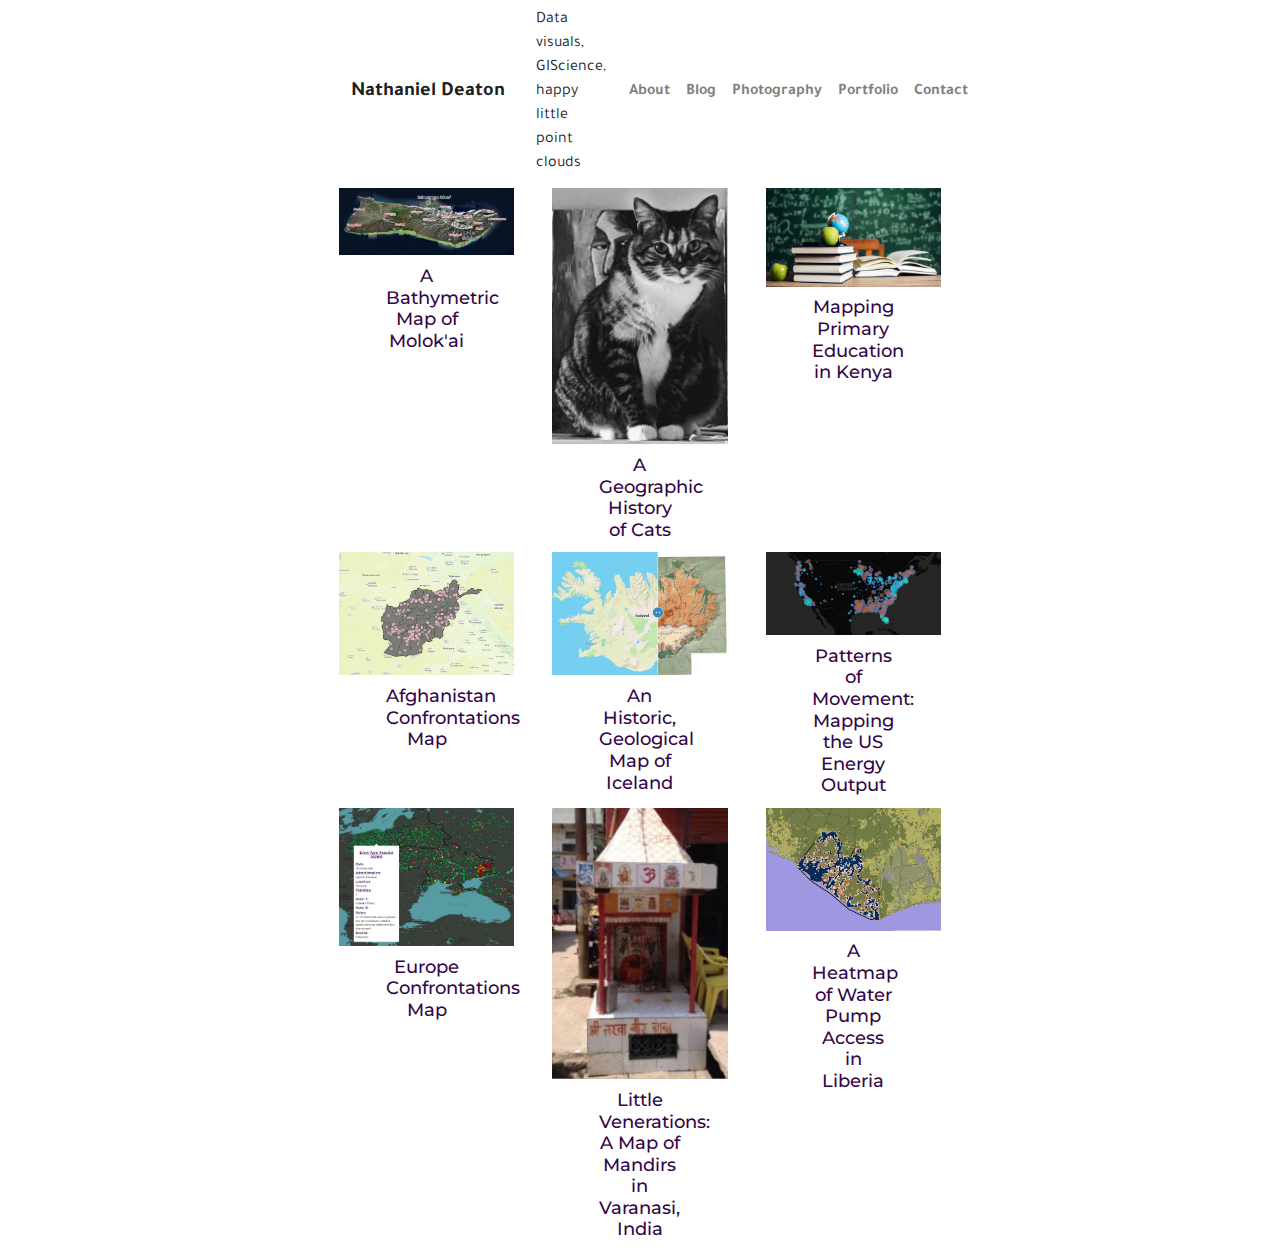
==== commit 0968a89d: "adding all iceland photos, updates to photography section." ====
--- a/index.html
+++ b/index.html
@@ -57,7 +57,7 @@
             <a class="nav-link" href="#">Blog</a>
           </li>
           <li>
-            <a class="nav-link" href="#">Photography</a>
+            <a class="nav-link" href="photography1.html">Photography</a>
           </li>
           <li>
             <a class="nav-link" href="index.html">Portfolio</a>
@@ -70,7 +70,6 @@
 
     </nav>
   </div>
-  <!-- <h3>data vizualization, web cartography => information </h3> -->
 
   <div class="container">
     <div class="row justify-content-center">
@@ -102,20 +101,20 @@
     <!--Second Row of Maps-->
     <div class="row">
       <div class="col-sm-4">
-        <img class='img-responsive img-thumbnail' , src="images/afghanConflicts.JPG">
+        <img class='img-thumbnail' , src="images/afghanConflicts.JPG">
         <a href='https://realcaddish.github.io/AfghanConflicts/'>
           <h3 class="center">Afghanistan Confrontations Map</h3>
         </a>
       </div>
 
-      <div class="col-sm-4 center">
+      <div class="col-sm-4">
         <img class="img-thumbnail" , src="images//icelandHistoric.JPG">
         <a href='https://realcaddish.github.io/iceland_historic_map/'>
           <h3 class="center">An Historic, Geological Map of Iceland</h3>
         </a>
       </div>
 
-      <div class="col-sm-4 center">
+      <div class="col-sm-4">
         <img class="img-thumbnail" , src="images/USEnergy.JPG">
         <a href="https://realcaddish.github.io/powerplantsofus/">
           <h3 class="center"> Patterns of Movement: Mapping the US Energy Output</h3>
@@ -126,20 +125,20 @@
     <!--Third Row of Maps-->
     <div class="row">
       <div class="col-sm-4">
-        <img class='img-responsive img-thumbnail' , src="images/UkraineMap.JPG">
+        <img class='img-thumbnail' , src="images/UkraineMap.JPG">
         <a href='https://europeconflictsmap.surge.sh/'>
           <h3 class="center">Europe Confrontations Map</h3>
         </a>
       </div>
 
-      <div class="col-sm-4 center">
+      <div class="col-sm-4">
         <img class="img-thumbnail" , src="images/mandir.JPG">
         <a href='https://realcaddish.github.io/Mandirs-of-Varanasi/'>
           <h3 class="center">Little Venerations: A Map of Mandirs in Varanasi, India</h3>
         </a>
       </div>
 
-      <div class="col-sm-4 center">
+      <div class="col-sm-4">
         <img class="img-thumbnail" , src="images/LiberiaWater.JPG">
         <a href="https://realcaddish.github.io/liberian_water_access/">
           <h3 class="center">A Heatmap of Water Pump Access in Liberia</h3>
--- a/css/styles.css
+++ b/css/styles.css
@@ -88,6 +88,11 @@
   padding: 5px;
 }
 
+.container {
+  position: relative;
+  width: 50%;
+}
+
 
 
 @media (min-width: 576px) {}
@@ -108,6 +113,13 @@
   border-bottom-style: none;
   border-left-style: none;
   image-rendering: crisp-edges;
+}
+
+.image {
+  display:flexbox;
+  width: 100%;
+  height: auto;
+  margin: 10px;
 }
 
 .center {
@@ -150,4 +162,33 @@
   border-left-style: none;
   image-rendering: crisp-edges;
 
-}+}
+
+.overlay {
+  position: absolute;
+  top: 0;
+  bottom: 0;
+  left: 0;
+  right: 0;
+  height: 100%;
+  width: 100%;
+  opacity: 0;
+  transition: .5s ease;
+  background-color: #008CBA;
+}
+
+.text {
+  color: white;
+  font-size: 20px;
+  position: absolute;
+  top: 50%;
+  left: 50%;
+  -webkit-transform: translate(-50%, -50%);
+  -ms-transform: translate(-50%, -50%);
+  transform: translate(-50%, -50%);
+  text-align: center;
+}
+
+.container:hover .overlay {
+  opacity: 1;
+}
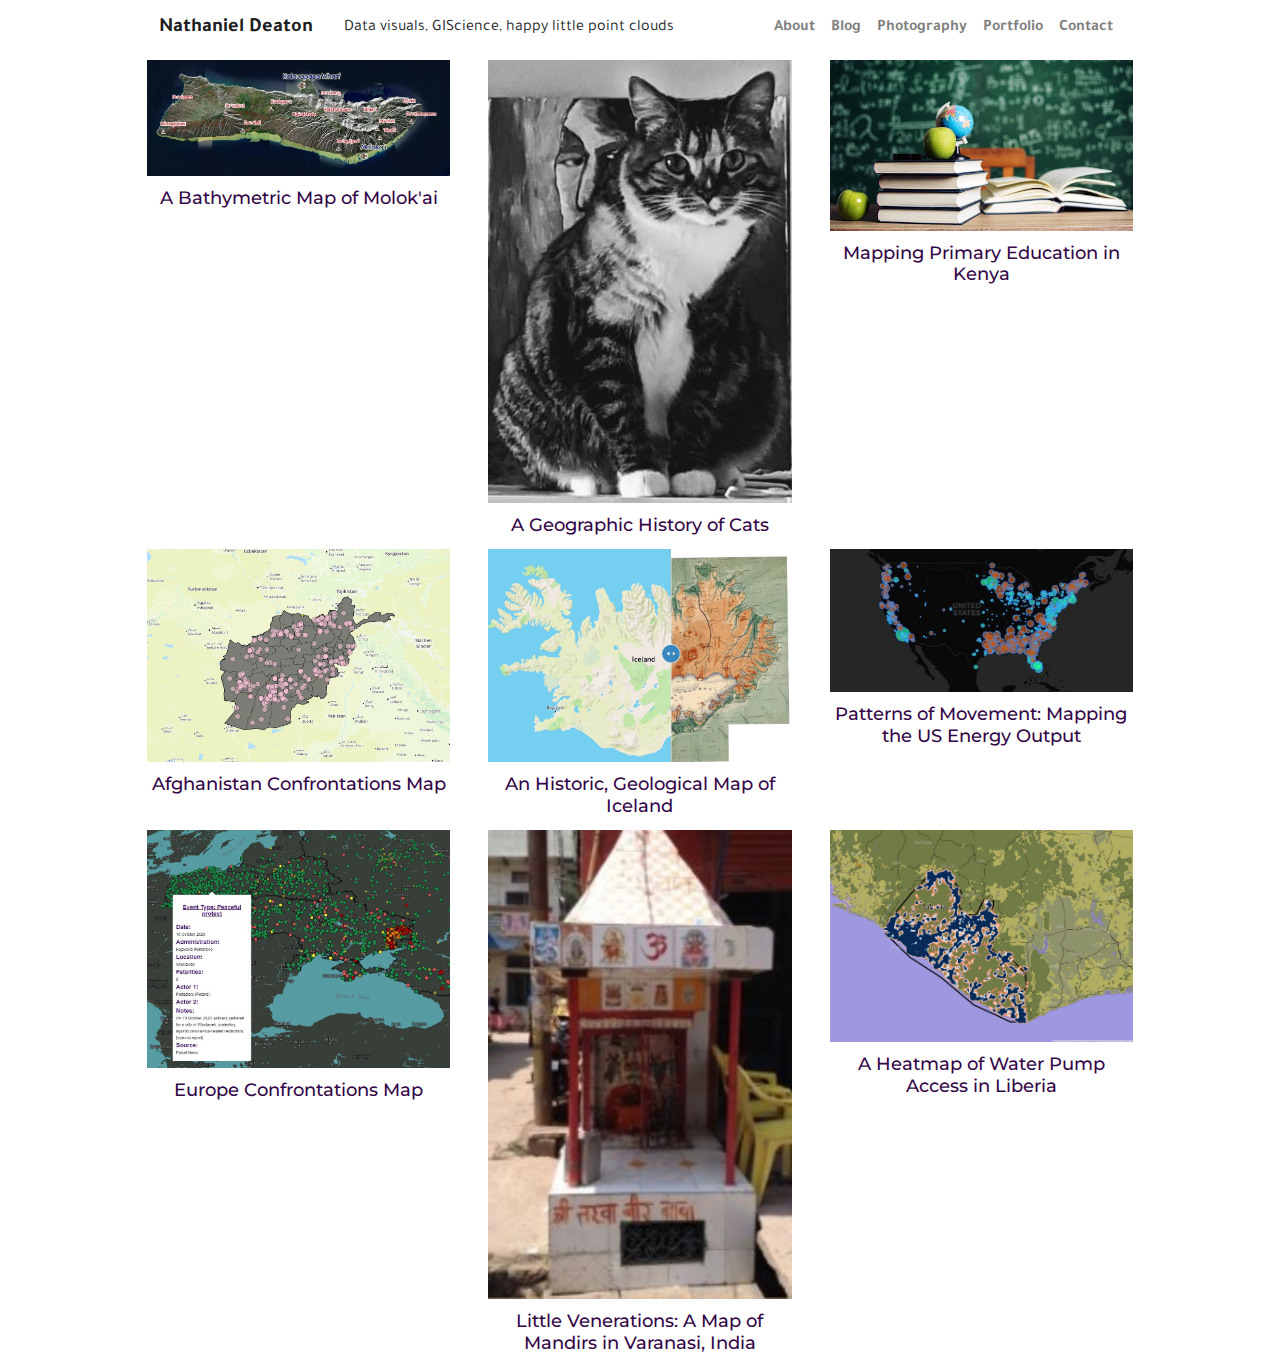
==== commit 896922b1: "updating URL to east Europe Conflicts Map" ====
--- a/index.html
+++ b/index.html
@@ -126,7 +126,7 @@
     <div class="row">
       <div class="col-sm-4">
         <img class='img-thumbnail' , src="images/UkraineMap.JPG">
-        <a href='https://europeconflictsmap.surge.sh/'>
+        <a href='https://easteuropeconflictsmap.surge.sh/'>
           <h3 class="center">Europe Confrontations Map</h3>
         </a>
       </div>
--- a/css/styles.css
+++ b/css/styles.css
@@ -1,19 +1,20 @@
-/*!
- * Start Bootstrap - Heroic Features (https://startbootstrap.com/template-overviews/heroic-features)
- * Copyright 2013-2017 Start Bootstrap
- * Licensed under MIT (https://github.com/BlackrockDigital/startbootstrap-heroic-features/blob/master/LICENSE)
- */
 
 body {
   font-family: 'Tajawal', sans-serif;
   background-color: #ffffff;
-  /* apply custom rules to the body here */
 }
 
 a {
   color: rgb(51, 6, 71);
   font-weight: bold;
   text-align: center;
+}
+
+header {
+  padding: 20px 0 200px;
+  background-color: #dcdee0;
+  background: linear-gradient(45deg, rgba(39, 43, 48, 0.8) 0%, rgba(197, 209, 223, 0) 100%), url('../images/background3.jpg');
+  width: auto;
 }
 
 p {
@@ -25,7 +26,10 @@
   margin: 5%;
   font-weight: lighter;
   text-indent: 10px;
-
+}
+
+section {
+  padding: 40px 0;
 }
 
 .menu-bar {
@@ -33,14 +37,6 @@
   background-color: #ffffff;
   text-align: right;
   padding: 1%;
-}
-
-header {
-  padding: 20px 0 200px;
-  background-color: #dcdee0;
-  background: linear-gradient(45deg, rgba(39, 43, 48, 0.8) 0%, rgba(197, 209, 223, 0) 100%), url('../images/background3.jpg');
-  width: auto;
-
 }
 
 .bg-light {
@@ -68,41 +64,6 @@
   margin: 1%;
 }
 
-
-col {
-  background-color: #0b223b;
-  stroke: rgb(17, 75, 75);
-}
-
-.left {
-  background-color: #ccc;
-  padding: 5px;
-}
-
-.center {
-  padding: 5px;
-}
-
-.right {
-  background-color: #ccc;
-  padding: 5px;
-}
-
-.container {
-  position: relative;
-  width: 50%;
-}
-
-
-
-@media (min-width: 576px) {}
-
-@media (min-width: 768px) {}
-
-@media (min-width: 992px) {}
-
-@media (min-width: 1200px) {}
-
 img {
   width: 50%;
   height: auto;
@@ -115,6 +76,71 @@
   image-rendering: crisp-edges;
 }
 
+col {
+  background-color: #0b223b;
+  stroke: rgb(17, 75, 75);
+}
+
+.left {
+  background-color: #ccc;
+  padding: 5px;
+}
+
+.center {
+  padding: 5px;
+}
+
+.right {
+  background-color: #ccc;
+  padding: 5px;
+}
+
+.container {
+  position: relative;
+  width: 80%;
+}
+
+@media (max-width: 575.98px) {
+  body {
+    background-color: rgb(255, 255, 255);
+  }
+  img {
+    width: 100% !important;
+    height: auto;
+    vertical-align: middle;
+    border-style: none;
+    border-top-style: none;
+    border-right-style: none;
+    border-bottom-style: none;
+    border-left-style: none;
+    image-rendering: crisp-edges;
+  }
+
+  p {
+    font-family: 'Rubik', sans-serif;
+    color: rgb(99, 30, 30);
+    background-color: #e2d4d400;
+    text-align: left;
+    font-size: large;
+    font-weight: lighter;
+    text-indent: 3px;
+    width: 100%;
+  }
+
+  .center {
+    display: block;
+    margin-left: auto;
+    margin-right: auto;
+    width: 50%;
+  }
+
+  .container {
+    position: relative;
+    width: 90%;
+  }
+}
+
+
 .image {
   display:flexbox;
   width: 100%;
@@ -126,7 +152,7 @@
   display: block;
   margin-left: auto;
   margin-right: auto;
-  width: 50%;
+  width: 100%;
 }
 
 .img-fluid {
@@ -138,11 +164,6 @@
 .portfolio-item {
   margin-bottom: 30px;
 }
-
-section {
-  padding: 40px 0;
-}
-
 
 .resize {
   width: 500px;
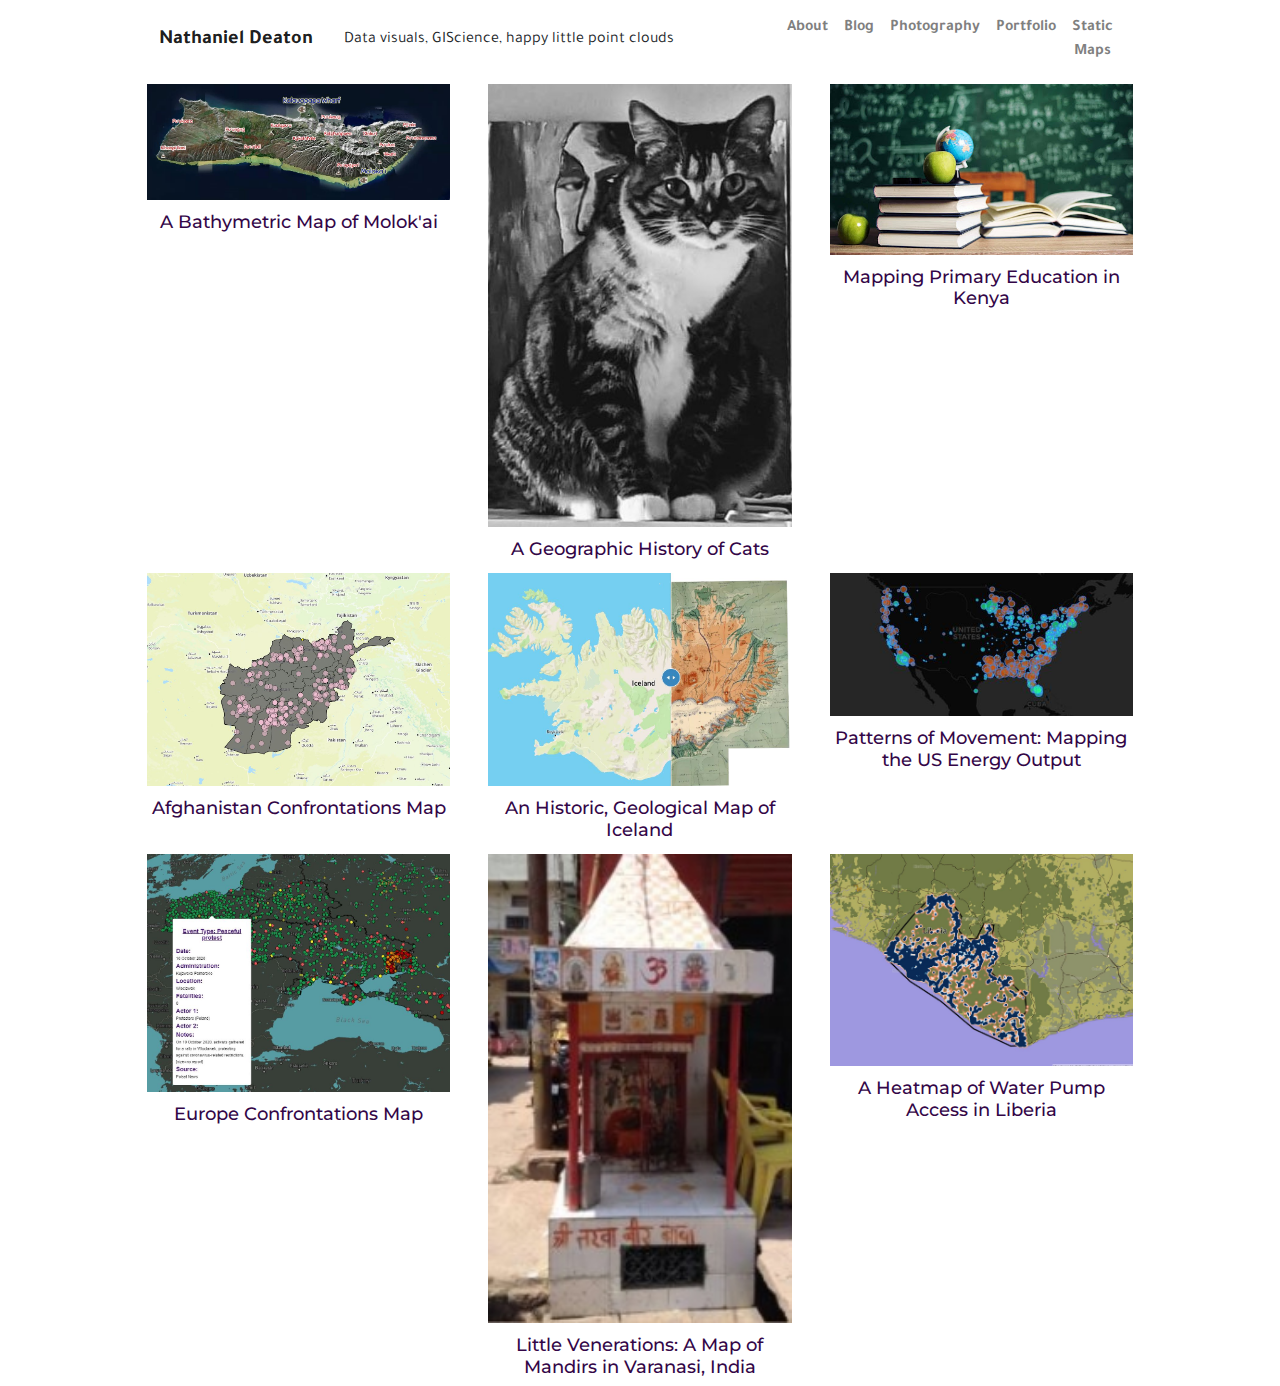
==== commit e5412f9a: "Updates to portfolio" ====
--- a/index.html
+++ b/index.html
@@ -63,7 +63,7 @@
             <a class="nav-link" href="index.html">Portfolio</a>
           </li>
           <li>
-            <a class="nav-link" href="#">Contact</a>
+            <a class="nav-link" href="StaticMaps.html">Static Maps</a>
           </li>
         </ul>
       </div>
